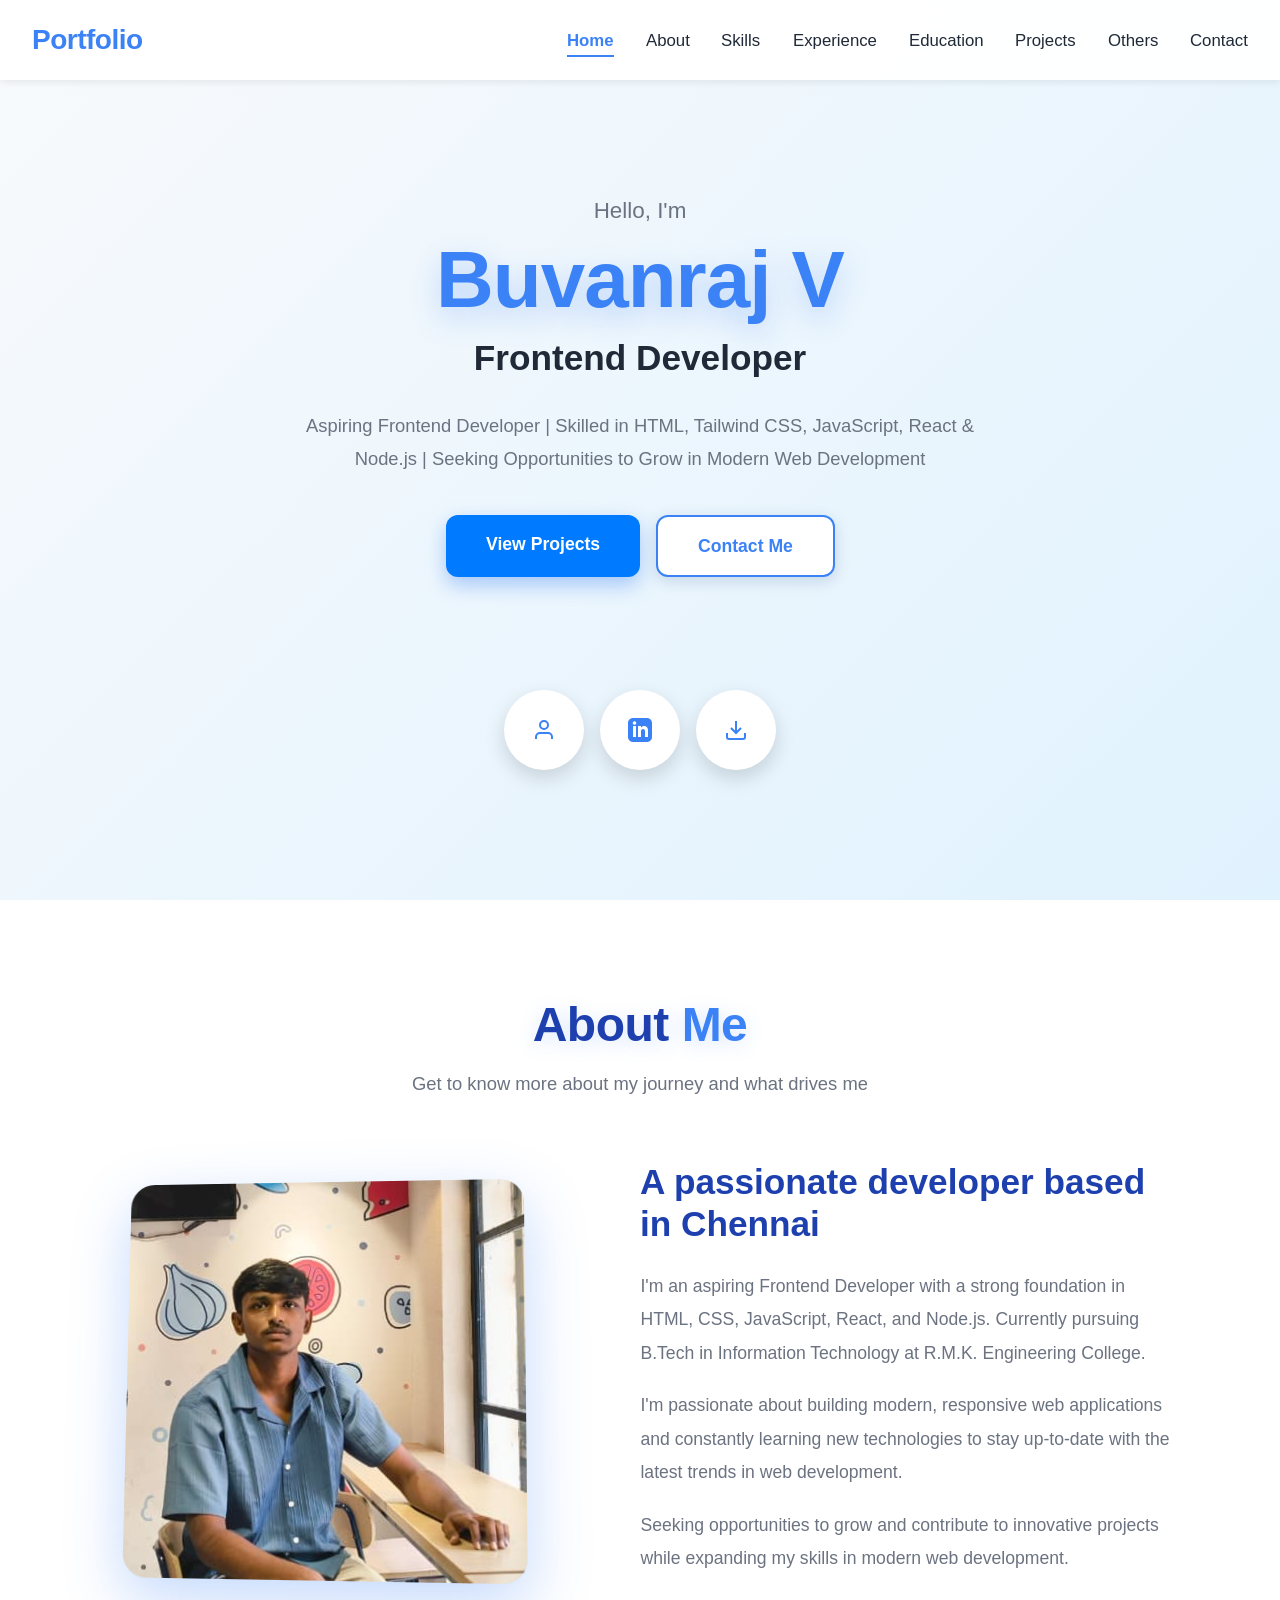
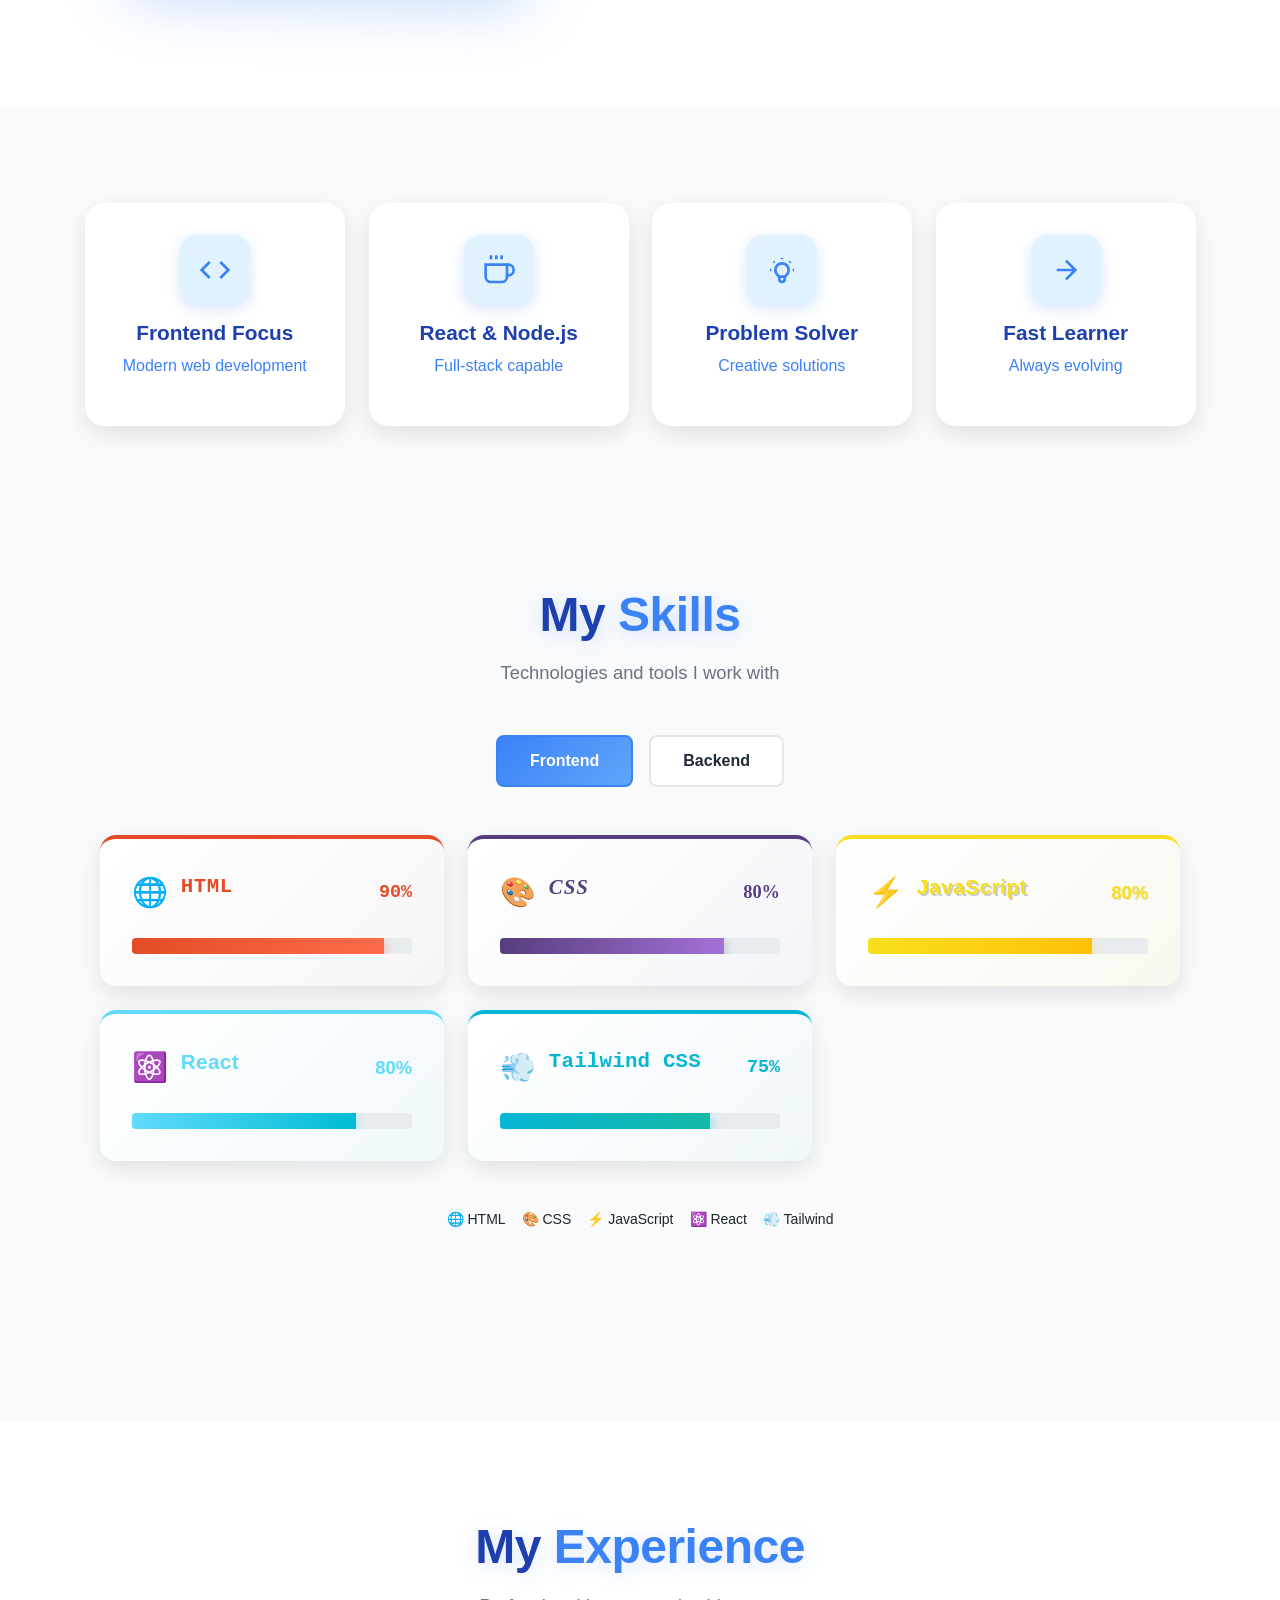
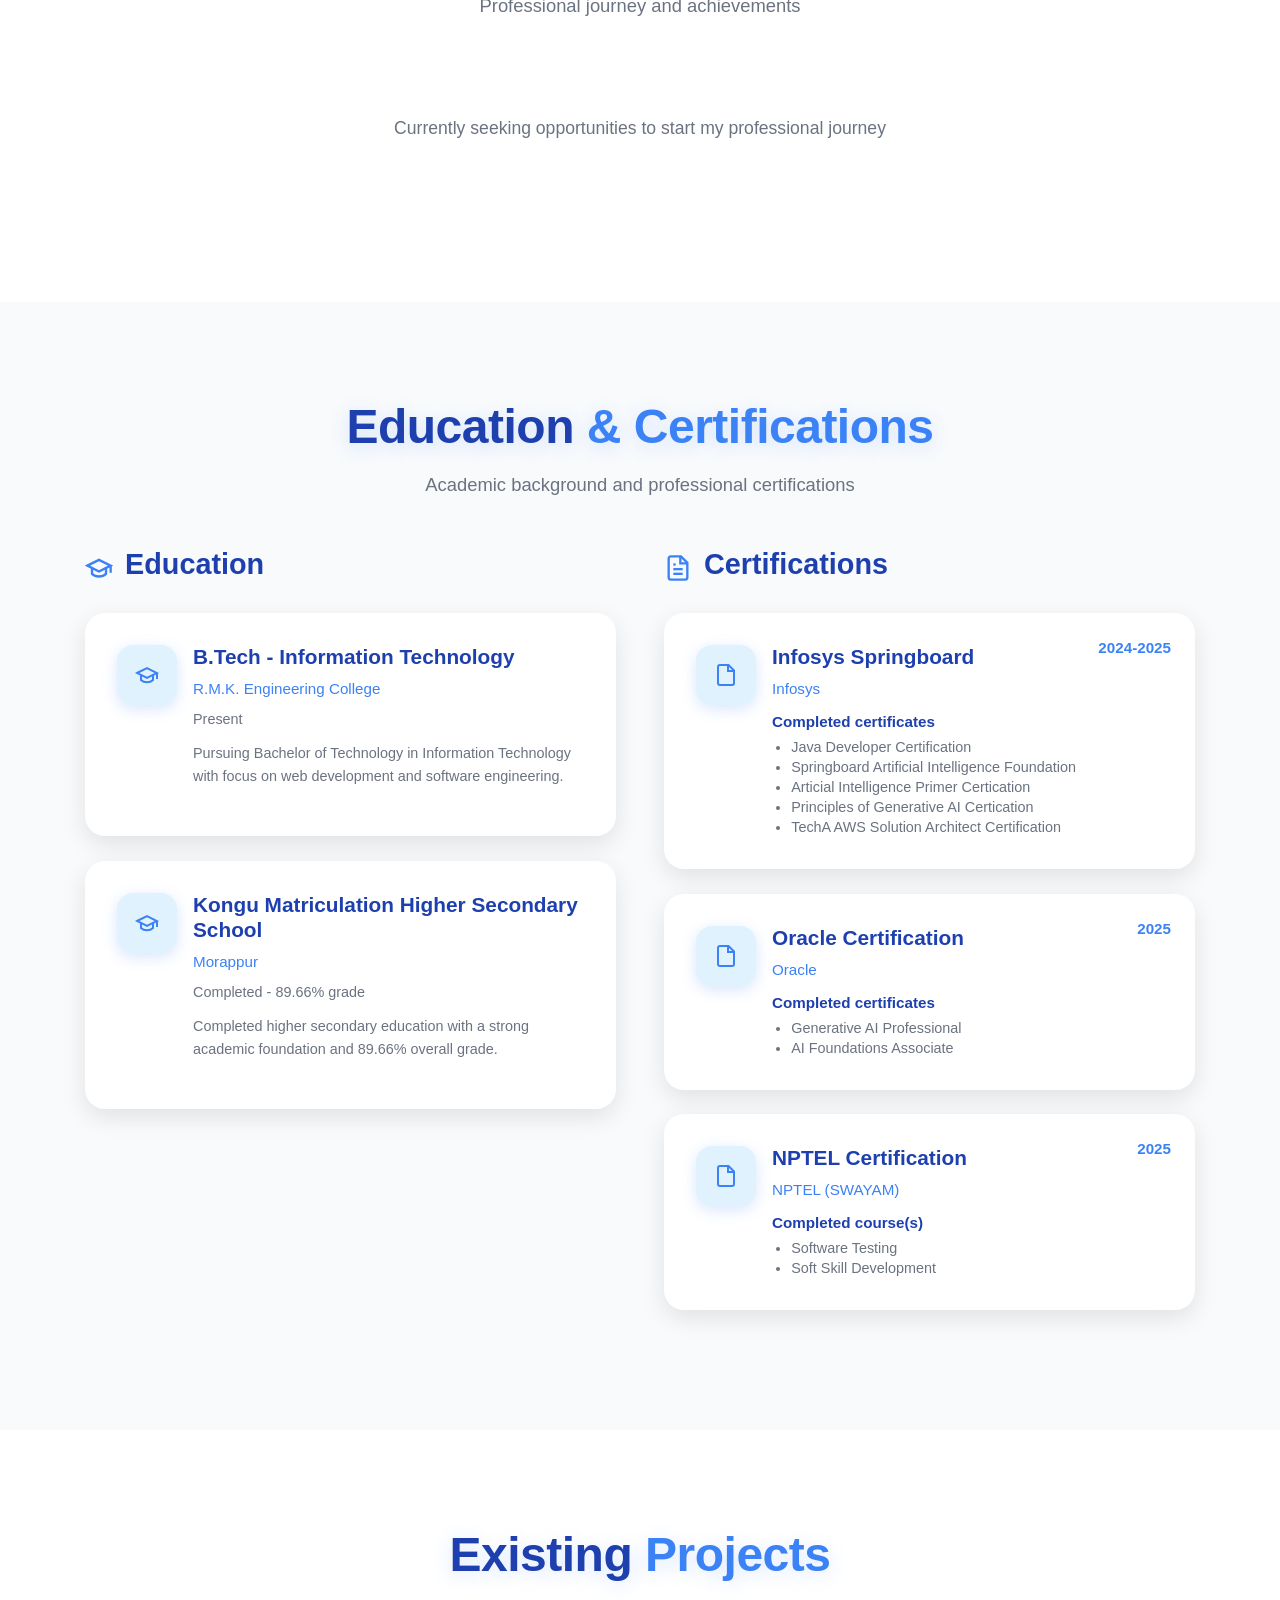
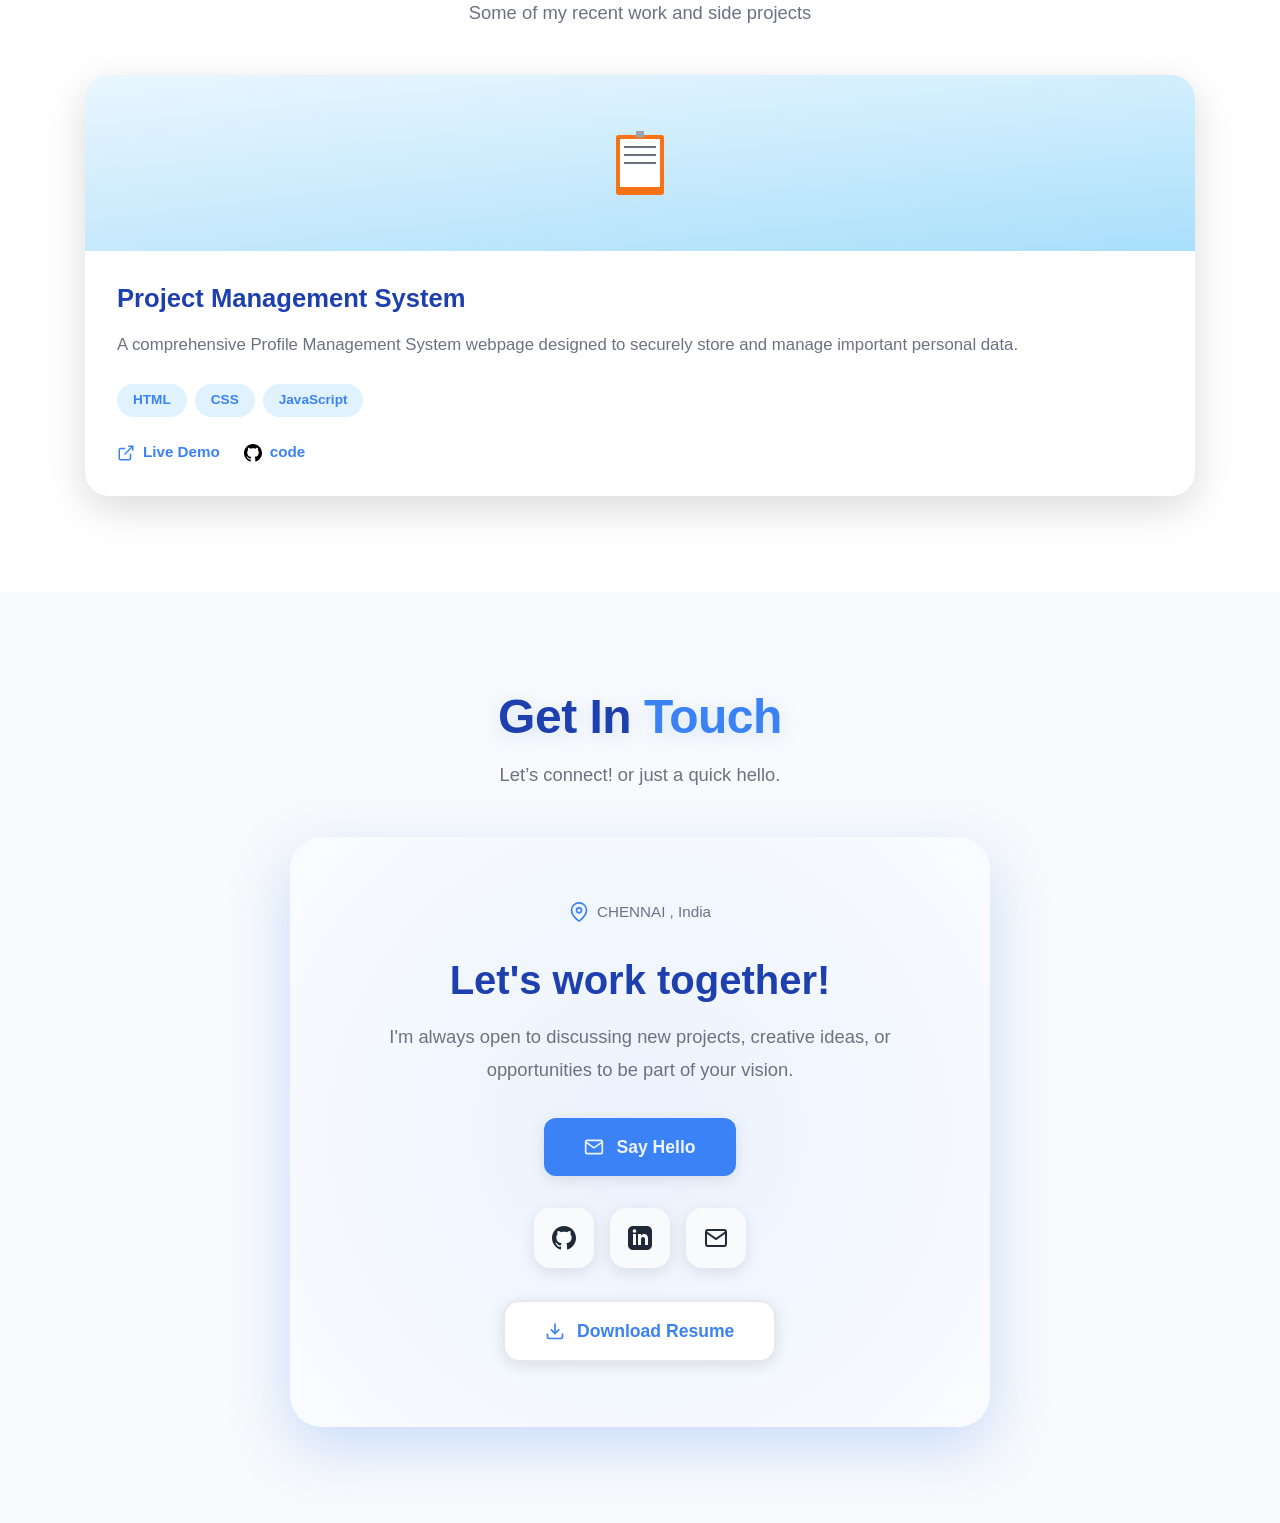
==== index.html @ 72fb1709 "Add project files" ====
<!DOCTYPE html>
<html lang="en">

<head>
    <meta charset="UTF-8">
    <meta name="viewport" content="width=device-width, initial-scale=1.0">
    <title>BUVANRAJ-Profile</title>
    <link rel="stylesheet" href="style.css">
    <link rel="preconnect" href="https://fonts.googleapis.com">
    <link rel="preconnect" href="https://fonts.gstatic.com" crossorigin>
    <link href="https://fonts.googleapis.com/css2?family=Inter:wght@400;500;600;700;800&display=swap" rel="stylesheet">
    <link rel="stylesheet" href="https://cdn.jsdelivr.net/npm/bootstrap@4.6.2/dist/css/bootstrap.min.css">
</head>

<body>
    </div>
    <!-- Flowing Background Canvas -->
    <canvas id="flowingBackground"></canvas>

    <!-- HEADER -->
    <header class="site-header">
        <div class="header-inner">
            <a href="#home" class="brand">Portfolio</a>
            <nav class="main-nav">
                <a href="#home">Home</a>
                <a href="#about">About</a>
                <a href="#skills">Skills</a>
                <a href="#experience">Experience</a>
                <a href="#education">Education</a>
                <a href="#projects">Projects</a>
                <a href="#others">Others</a>
                <a href="#contact">Contact</a>
            </nav>
        </div>
    </header>

    <!-- HOME SECTION -->
    <section id="home" class="hero">
        <div class="hero-content">
            <p class="greeting">Hello, I'm</p>
            <h1 class="name">Buvanraj V</h1>
            <p class="role">Frontend Developer</p>
            <p class="bio">
                Aspiring Frontend Developer | Skilled in HTML, Tailwind CSS, JavaScript, React & Node.js |
                Seeking Opportunities to Grow in Modern Web Development
            </p>
            <div class="hero-buttons">
                <a href="#projects" class="btn-primary">View Projects</a>
                <a href="#contact" class="btn-outline">Contact Me</a>
            </div>
        </div>

        <div class="footer-icons">
            <a href="#about" class="icon-circle" title="About Me">
                <svg width="24" height="24" viewBox="0 0 24 24" fill="none" stroke="currentColor" stroke-width="2">
                    <path d="M20 21v-2a4 4 0 0 0-4-4H8a4 4 0 0 0-4 4v2"></path>
                    <circle cx="12" cy="7" r="4"></circle>
                </svg>
            </a>
            <a href="https://www.linkedin.com/in/buvanraj-v-/" target="_blank" class="icon-circle" title="LinkedIn">
                <svg width="24" height="24" viewBox="0 0 24 24" fill="currentColor">
                    <path
                        d="M19 0h-14c-2.761 0-5 2.239-5 5v14c0 2.761 2.239 5 5 5h14c2.762 0 5-2.239 5-5v-14c0-2.761-2.238-5-5-5zm-11 19h-3v-11h3v11zm-1.5-12.268c-.966 0-1.75-.79-1.75-1.764s.784-1.764 1.75-1.764 1.75.79 1.75 1.764-.783 1.764-1.75 1.764zm13.5 12.268h-3v-5.604c0-3.368-4-3.113-4 0v5.604h-3v-11h3v1.765c1.396-2.586 7-2.777 7 2.476v6.759z" />
                </svg>
            </a>
            <a href="#contact" class="icon-circle" title="Download Resume">
                <svg width="24" height="24" viewBox="0 0 24 24" fill="none" stroke="currentColor" stroke-width="2">
                    <path d="M21 15v4a2 2 0 0 1-2 2H5a2 2 0 0 1-2-2v-4"></path>
                    <polyline points="7 10 12 15 17 10"></polyline>
                    <line x1="12" y1="15" x2="12" y2="3"></line>
                </svg>
            </a>
        </div>


        </div>
    </section>

    <!-- ABOUT ME SECTION -->
    <section id="about" class="section about-section">
        <div class="container">
            <h2 class="section-title">
                <span class="title-part-1">About</span> <span class="title-part-2">Me</span>
            </h2>
            <p class="section-subtitle">Get to know more about my journey and what drives me</p>

            <div class="about-content">
                <div class="about-illustration">
                    <div class="illustration-card">
                        <div class="illustration-placeholder">
                            <img src="BUVAN-PROFILE.jpeg" alt="Buvanraj V" class="profile-image">


                            <circle cx="100" cy="80" r="50" fill="#FCD34D" />
                            <rect x="60" y="130" width="80" height="60" rx="5" fill="#A78BFA" />
                            <rect x="70" y="140" width="60" height="40" fill="#374151" />
                            <circle cx="90" cy="70" r="3" fill="#1F2937" />
                            <circle cx="110" cy="70" r="3" fill="#1F2937" />
                            <path d="M85 85 Q100 90 115 85" stroke="#1F2937" stroke-width="2" fill="none" />
                            </svg>
                        </div>
                    </div>
                </div>

                <div class="about-text">
                    <h3 class="about-heading">A passionate developer based in Chennai</h3>
                    <p class="about-paragraph">
                        I'm an aspiring Frontend Developer with a strong foundation in HTML, CSS, JavaScript, React, and
                        Node.js.
                        Currently pursuing B.Tech in Information Technology at R.M.K. Engineering College.
                    </p>
                    <p class="about-paragraph">
                        I'm passionate about building modern, responsive web applications and constantly learning new
                        technologies
                        to stay up-to-date with the latest trends in web development.
                    </p>
                    <p class="about-paragraph">
                        Seeking opportunities to grow and contribute to innovative projects while expanding my skills in
                        modern web development.
                    </p>
                </div>
            </div>
        </div>
    </section>

    <!-- SKILLS SECTION -->
    <section id="skills" class="section skills-section">
        <div class="container">
            <div class="skills-attributes">
                <div class="attribute-card">
                    <div class="attribute-icon">
                        <svg width="32" height="32" viewBox="0 0 24 24" fill="none" stroke="currentColor"
                            stroke-width="2">
                            <polyline points="16 18 22 12 16 6"></polyline>
                            <polyline points="8 6 2 12 8 18"></polyline>
                        </svg>
                    </div>
                    <h4>Frontend Focus</h4>
                    <p>Modern web development</p>
                </div>
                <div class="attribute-card">
                    <div class="attribute-icon">
                        <svg width="32" height="32" viewBox="0 0 24 24" fill="none" stroke="currentColor"
                            stroke-width="2">
                            <path d="M18 8h1a4 4 0 0 1 0 8h-1"></path>
                            <path d="M2 8h16v9a4 4 0 0 1-4 4H6a4 4 0 0 1-4-4V8z"></path>
                            <line x1="6" y1="1" x2="6" y2="4"></line>
                            <line x1="10" y1="1" x2="10" y2="4"></line>
                            <line x1="14" y1="1" x2="14" y2="4"></line>
                        </svg>
                    </div>
                    <h4>React & Node.js</h4>
                    <p>Full-stack capable</p>
                </div>
                <div class="attribute-card">
                    <div class="attribute-icon">
                        <svg width="32" height="32" viewBox="0 0 24 24" fill="none" stroke="currentColor"
                            stroke-width="2">
                            <path
                                d="M9.663 17h4.673M12 3v1m6.364 1.636l-.707.707M21 12h-1M4 12H3m3.343-5.657l-.707-.707m2.828 9.9a5 5 0 117.072 0l-.548.547A3.374 3.374 0 0014 18.469V19a2 2 0 11-4 0v-.531c0-.895-.356-1.754-.988-2.386l-.548-.547z">
                            </path>
                        </svg>
                    </div>
                    <h4>Problem Solver</h4>
                    <p>Creative solutions</p>
                </div>
                <div class="attribute-card">
                    <div class="attribute-icon">
                        <svg width="32" height="32" viewBox="0 0 24 24" fill="none" stroke="currentColor"
                            stroke-width="2">
                            <path d="M5 12h14M12 5l7 7-7 7"></path>
                        </svg>
                    </div>
                    <h4>Fast Learner</h4>
                    <p>Always evolving</p>
                </div>
            </div>


            <!-- SKILLS SECTION -->
            <section id="skills" class="section skills-section">
                <div class="container">

                    <h2 class="section-title">
                        <span class="title-part-1">My</span>
                        <span class="title-part-2">Skills</span>
                    </h2>
                    <p class="section-subtitle">Technologies and tools I work with</p>

                    <!-- TOGGLE BUTTONS -->
                    <div class="skills-toggle">
                        <button class="toggle-btn active" data-category="frontend">Frontend</button>
                        <button class="toggle-btn" data-category="backend">Backend</button>
                    </div>

                    <!-- SKILLS GRID -->
                    <div class="skills-grid">

                        <!-- FRONTEND SKILLS -->
                        <div class="skill-card frontend html-skill">
                            <div class="skill-header">
                                <div class="skill-title-wrapper">
                                    <span class="skill-icon">🌐</span>
                                    <h3>HTML</h3>
                                </div>
                                <span class="skill-percent">90%</span>
                            </div>
                            <div class="progress">
                                <div style="width:90%"></div>
                            </div>
                        </div>

                        <div class="skill-card frontend css-skill">
                            <div class="skill-header">
                                <div class="skill-title-wrapper">
                                    <span class="skill-icon">🎨</span>
                                    <h3>CSS</h3>
                                </div>
                                <span class="skill-percent">80%</span>
                            </div>
                            <div class="progress">
                                <div style="width:80%"></div>
                            </div>
                        </div>

                        <div class="skill-card frontend js-skill">
                            <div class="skill-header">
                                <div class="skill-title-wrapper">
                                    <span class="skill-icon">⚡</span>
                                    <h3>JavaScript</h3>
                                </div>
                                <span class="skill-percent">80%</span>
                            </div>
                            <div class="progress">
                                <div style="width:80%"></div>
                            </div>
                        </div>

                        <div class="skill-card frontend react-skill">
                            <div class="skill-header">
                                <div class="skill-title-wrapper">
                                    <span class="skill-icon">⚛️</span>
                                    <h3>React</h3>
                                </div>
                                <span class="skill-percent">80%</span>
                            </div>
                            <div class="progress">
                                <div style="width:80%"></div>
                            </div>
                        </div>

                        <div class="skill-card frontend tailwind-skill">
                            <div class="skill-header">
                                <div class="skill-title-wrapper">
                                    <span class="skill-icon">💨</span>
                                    <h3>Tailwind CSS</h3>
                                </div>
                                <span class="skill-percent">75%</span>
                            </div>
                            <div class="progress">
                                <div style="width:75%"></div>
                            </div>
                        </div>

                        <!-- BACKEND SKILLS -->
                        <div class="skill-card backend nodejs-skill hidden">
                            <div class="skill-header">
                                <div class="skill-title-wrapper">
                                    <span class="skill-icon">🟢</span>
                                    <h3>Node.js</h3>
                                </div>
                                <span class="skill-percent">5%</span>
                            </div>
                            <div class="progress">
                                <div style="width:5%"></div>
                            </div>
                        </div>

                        <div class="skill-card backend express-skill hidden">
                            <div class="skill-header">
                                <div class="skill-title-wrapper">
                                    <span class="skill-icon">🚀</span>
                                    <h3>Express.js</h3>
                                </div>
                                <span class="skill-percent">5%</span>
                            </div>
                            <div class="progress">
                                <div style="width:5%"></div>
                            </div>
                        </div>

                        <div class="skill-card backend mongodb-skill hidden">
                            <div class="skill-header">
                                <div class="skill-title-wrapper">
                                    <span class="skill-icon">🍃</span>
                                    <h3>MongoDB</h3>
                                </div>
                                <span class="skill-percent">10%</span>
                            </div>
                            <div class="progress">
                                <div style="width:10%"></div>
                            </div>
                        </div>

                        <div class="skill-card backend restapi-skill hidden">
                            <div class="skill-header">
                                <div class="skill-title-wrapper">
                                    <span class="skill-icon">🔁</span>
                                    <h3>REST API</h3>
                                </div>
                                <span class="skill-percent">5%</span>
                            </div>
                            <div class="progress">
                                <div style="width:5%"></div>
                            </div>
                        </div>

                        <div class="skill-card backend jwt-skill hidden">
                            <div class="skill-header">
                                <div class="skill-title-wrapper">
                                    <span class="skill-icon">🔐</span>
                                    <h3>JWT Auth</h3>
                                </div>
                                <span class="skill-percent">5%</span>
                            </div>
                            <div class="progress">
                                <div style="width:5%"></div>
                            </div>
                        </div>

                    </div>

                    <!-- 🔽 LANGUAGE ICONS AT BOTTOM -->
                    <div class="tech-icons frontend-icons">
                        <span>🌐 HTML</span>
                        <span>🎨 CSS</span>
                        <span>⚡ JavaScript</span>
                        <span>⚛️ React</span>
                        <span>💨 Tailwind</span>
                    </div>

                    <div class="tech-icons backend-icons hidden">
                        <span>🟢 Node.js</span>
                        <span>🚀 Express</span>
                        <span>🍃 MongoDB</span>
                        <span>🔁 REST API</span>
                        <span>🔐 JWT</span>
                    </div>

                </div>
        </div>
    </section>



    <!-- EXPERIENCE SECTION -->
    <section id="experience" class="section experience-section">
        <div class="container">
            <h2 class="section-title">
                <span class="title-part-1">My</span> <span class="title-part-2">Experience</span>
            </h2>
            <p class="section-subtitle">Professional journey and achievements</p>
            <div class="experience-content">
                <p class="no-experience">Currently seeking opportunities to start my professional journey</p>
            </div>
        </div>
    </section>

    <!-- EDUCATION & CERTIFICATIONS SECTION -->
    <section id="education" class="section education-section">
        <div class="container">
            <h2 class="section-title">
                <span class="title-part-1">Education</span> <span class="title-part-2">& Certifications</span>
            </h2>
            <p class="section-subtitle">Academic background and professional certifications</p>

            <div class="education-content">
                <div class="education-column">
                    <div class="column-header">
                        <svg width="24" height="24" viewBox="0 0 24 24" fill="none" stroke="currentColor"
                            stroke-width="2">
                            <path d="M22 10v6M2 10l10-5 10 5-10 5z"></path>
                            <path d="M6 12v5c3 3 9 3 12 0v-5"></path>
                        </svg>
                        <h3>Education</h3>
                    </div>
                    <div class="education-card">
                        <div class="card-icon">
                            <svg width="24" height="24" viewBox="0 0 24 24" fill="none" stroke="currentColor"
                                stroke-width="2">
                                <path d="M22 10v6M2 10l10-5 10 5-10 5z"></path>
                                <path d="M6 12v5c3 3 9 3 12 0v-5"></path>
                            </svg>
                        </div>
                        <div class="card-content">
                            <h4>B.Tech - Information Technology</h4>
                            <p class="institution">R.M.K. Engineering College</p>
                            <p class="status">Present</p>
                            <p class="description">Pursuing Bachelor of Technology in Information Technology with focus
                                on web development and software engineering.</p>
                        </div>
                    </div>
                    <div class="education-card">
                        <div class="card-icon">
                            <svg width="24" height="24" viewBox="0 0 24 24" fill="none" stroke="currentColor"
                                stroke-width="2">
                                <path d="M22 10v6M2 10l10-5 10 5-10 5z"></path>
                                <path d="M6 12v5c3 3 9 3 12 0v-5"></path>
                            </svg>
                        </div>
                        <div class="card-content">
                            <h4>Kongu Matriculation Higher Secondary School</h4>
                            <p class="institution">Morappur</p>
                            <p class="status">Completed - 89.66% grade</p>
                            <p class="description">Completed higher secondary education with a strong academic
                                foundation and 89.66% overall grade.</p>
                        </div>
                    </div>
                </div>

                <div class="certifications-column">
                    <div class="column-header">
                        <svg width="24" height="24" viewBox="0 0 24 24" fill="none" stroke="currentColor"
                            stroke-width="2">
                            <path d="M14.5 2H6a2 2 0 0 0-2 2v16a2 2 0 0 0 2 2h12a2 2 0 0 0 2-2V7.5L14.5 2z"></path>
                            <polyline points="14 2 14 8 20 8"></polyline>
                            <line x1="16" y1="13" x2="8" y2="13"></line>
                            <line x1="16" y1="17" x2="8" y2="17"></line>
                            <polyline points="10 9 9 9 8 9"></polyline>
                        </svg>
                        <h3>Certifications</h3>
                    </div>
                    <div class="certification-card">
                        <div class="card-icon">
                            <svg width="24" height="24" viewBox="0 0 24 24" fill="none" stroke="currentColor"
                                stroke-width="2">
                                <path d="M14.5 2H6a2 2 0 0 0-2 2v16a2 2 0 0 0 2 2h12a2 2 0 0 0 2-2V7.5L14.5 2z"></path>
                                <polyline points="14 2 14 8 20 8"></polyline>
                            </svg>
                        </div>
                        <div class="card-content">
                            <h4>Infosys Springboard</h4>
                            <p class="issuer">Infosys</p>
                            <div class="certificate-details">
                                <h5>Completed certificates</h5>
                                <ul>
                                    <li>Java Developer Certification</li>
                                    <li>Springboard Artificial Intelligence Foundation</li>
                                    <li>Articial Intelligence Primer Certication</li>
                                    <li>Principles of Generative AI Certication</li>
                                    <li>TechA AWS Solution Architect Certification</li>
                                </ul>
                            </div>
                        </div>
                        <span class="year">2024-2025</span>
                    </div>
                    <div class="certification-card">
                        <div class="card-icon">
                            <svg width="24" height="24" viewBox="0 0 24 24" fill="none" stroke="currentColor"
                                stroke-width="2">
                                <path d="M14.5 2H6a2 2 0 0 0-2 2v16a2 2 0 0 0 2 2h12a2 2 0 0 0 2-2V7.5L14.5 2z"></path>
                                <polyline points="14 2 14 8 20 8"></polyline>
                            </svg>
                        </div>
                        <div class="card-content">
                            <h4>Oracle Certification</h4>
                            <p class="issuer">Oracle</p>
                            <div class="certificate-details">
                                <h5>Completed certificates</h5>
                                <ul>
                                    <li>Generative AI Professional</li>
                                    <li>AI Foundations Associate</li>

                                </ul>
                            </div>
                        </div>
                        <span class="year">2025</span>
                    </div>

                    <div class="certification-card">
                        <div class="card-icon">
                            <svg width="24" height="24" viewBox="0 0 24 24" fill="none" stroke="currentColor"
                                stroke-width="2">
                                <path d="M14.5 2H6a2 2 0 0 0-2 2v16a2 2 0 0 0 2 2h12a2 2 0 0 0 2-2V7.5L14.5 2z"></path>
                                <polyline points="14 2 14 8 20 8"></polyline>
                            </svg>
                        </div>
                        <div class="card-content">
                            <h4>NPTEL Certification</h4>
                            <p class="issuer">NPTEL (SWAYAM)</p>
                            <div class="certificate-details">
                                <h5>Completed course(s)</h5>
                                <ul>
                                    <li>Software Testing</li>
                                    <li>Soft Skill Development</li>
                                </ul>
                            </div>
                        </div>
                        <span class="year">2025</span>
                    </div>
                </div>
            </div>
        </div>
    </section>

    <!-- PROJECTS SECTION -->
    <section id="projects" class="section projects-section">
        <div class="container">
            <h2 class="section-title">
                <span class="title-part-1">Existing</span> <span class="title-part-2">Projects</span>
            </h2>
            <p class="section-subtitle">Some of my recent work and side projects</p>

            <div class="projects-grid">
                <div class="project-card">
                    <div class="project-icon-area">
                        <div class="project-icon">
                            <svg width="80" height="80" viewBox="0 0 100 100">
                                <rect x="20" y="15" width="60" height="75" rx="3" fill="#F97316" />
                                <rect x="25" y="20" width="50" height="60" fill="#FFFFFF" />
                                <line x1="30" y1="30" x2="70" y2="30" stroke="#374151" stroke-width="2" />
                                <line x1="30" y1="40" x2="70" y2="40" stroke="#374151" stroke-width="2" />
                                <line x1="30" y1="50" x2="70" y2="50" stroke="#374151" stroke-width="2" />
                                <rect x="45" y="10" width="10" height="8" fill="#9CA3AF" />
                            </svg>
                        </div>
                    </div>
                    <div class="project-body">
                        <h3>Project Management System </h3>
                        <p>A comprehensive Profile Management System webpage designed to securely store and manage
                            important personal data.</p>
                        <div class="project-tags">
                            <span class="tag">HTML</span>
                            <span class="tag">CSS</span>
                            <span class="tag">JavaScript</span>
                        </div>
                        <div class="project-links">
                            <a href="https://buvan-buddu.github.io/PMS/
" class="project-link">
                                <svg width="16" height="16" viewBox="0 0 24 24" fill="none" stroke="currentColor"
                                    stroke-width="2">
                                    <path d="M18 13v6a2 2 0 0 1-2 2H5a2 2 0 0 1-2-2V8a2 2 0 0 1 2-2h6"></path>
                                    <polyline points="15 3 21 3 21 9"></polyline>
                                    <line x1="10" y1="14" x2="21" y2="3"></line>
                                </svg>
                                Live Demo
                            </a>
                            <a href=" https://github.com/Buvan-Buddu/PMS.git  " class="project-link">
                                <svg width="16" height="16" viewBox="0 0 24 24">
                                    <path
                                        d="M12 0c-6.626 0-12 5.373-12 12 0 5.302 3.438 9.8 8.207 11.387.599.111.793-.261.793-.577v-2.234c-3.338.726-4.033-1.416-4.033-1.416-.546-1.387-1.333-1.756-1.333-1.756-1.089-.745.083-.729.083-.729 1.205.084 1.839 1.237 1.839 1.237 1.07 1.834 2.807 1.304 3.492.997.107-.775.418-1.305.762-1.604-2.665-.305-5.467-1.334-5.467-5.931 0-1.311.469-2.381 1.236-3.221-.124-.303-.535-1.524.117-3.176 0 0 1.008-.322 3.301 1.23.957-.266 1.983-.399 3.003-.404 1.02.005 2.047.138 3.006.404 2.291-1.552 3.297-1.23 3.297-1.23.653 1.653.242 2.874.118 3.176.77.84 1.235 1.911 1.235 3.221 0 4.609-2.807 5.624-5.479 5.921.43.372.823 1.102.823 2.222v3.293c0 .319.192.694.801.576 4.765-1.589 8.199-6.086 8.199-11.386 0-6.627-5.373-12-12-12z" />

                                </svg>
                                code
                            </a>
                        </div>
                    </div>
                </div>
            </div>
        </div>
    </section>

    

    <!-- CONTACT SECTION -->
    <section id="contact" class="section contact-section">
        <div class="container">
            <h2 class="section-title">
                <span class="title-part-1">Get In</span> <span class="title-part-2">Touch</span>
            </h2>
            <p class="section-subtitle">Let’s connect! or just a quick hello.</p>

            <div class="contact-card">
                <div class="contact-location">
                    <svg width="20" height="20" viewBox="0 0 24 24" fill="none" stroke="currentColor" stroke-width="2">
                        <path d="M21 10c0 7-9 13-9 13s-9-6-9-13a9 9 0 0 1 18 0z"></path>
                        <circle cx="12" cy="10" r="3"></circle>
                    </svg>
                    <span>CHENNAI , India</span>
                </div>

                <h3 class="contact-heading">Let's work together!</h3>
                <p class="contact-text">I'm always open to discussing new projects, creative ideas, or opportunities to
                    be part of your vision.</p>

                <button class="btn-say-hello" id="openContactModal">
                    <svg width="20" height="20" viewBox="0 0 24 24" fill="none" stroke="currentColor" stroke-width="2">
                        <path d="M4 4h16c1.1 0 2 .9 2 2v12c0 1.1-.9 2-2 2H4c-1.1 0-2-.9-2-2V6c0-1.1.9-2 2-2z"></path>
                        <polyline points="22,6 12,13 2,6"></polyline>
                    </svg>
                    Say Hello
                </button>

                <div class="contact-social">
                    <a href="https://github.com/Buvan-Buddu" target="_blank" class="social-icon">
                        <svg width="24" height="24" viewBox="0 0 24 24" fill="currentColor">
                            <path
                                d="M12 0c-6.626 0-12 5.373-12 12 0 5.302 3.438 9.8 8.207 11.387.599.111.793-.261.793-.577v-2.234c-3.338.726-4.033-1.416-4.033-1.416-.546-1.387-1.333-1.756-1.333-1.756-1.089-.745.083-.729.083-.729 1.205.084 1.839 1.237 1.839 1.237 1.07 1.834 2.807 1.304 3.492.997.107-.775.418-1.305.762-1.604-2.665-.305-5.467-1.334-5.467-5.931 0-1.311.469-2.381 1.236-3.221-.124-.303-.535-1.524.117-3.176 0 0 1.008-.322 3.301 1.23.957-.266 1.983-.399 3.003-.404 1.02.005 2.047.138 3.006.404 2.291-1.552 3.297-1.23 3.297-1.23.653 1.653.242 2.874.118 3.176.77.84 1.235 1.911 1.235 3.221 0 4.609-2.807 5.624-5.479 5.921.43.372.823 1.102.823 2.222v3.293c0 .319.192.694.801.576 4.765-1.589 8.199-6.086 8.199-11.386 0-6.627-5.373-12-12-12z" />
                        </svg>
                    </a>
                    <a href="https://www.linkedin.com/in/buvanraj-v-/" target="_blank" class="social-icon">
                        <svg width="24" height="24" viewBox="0 0 24 24" fill="currentColor">
                            <path
                                d="M19 0h-14c-2.761 0-5 2.239-5 5v14c0 2.761 2.239 5 5 5h14c2.762 0 5-2.239 5-5v-14c0-2.761-2.238-5-5-5zm-11 19h-3v-11h3v11zm-1.5-12.268c-.966 0-1.75-.79-1.75-1.764s.784-1.764 1.75-1.764 1.75.79 1.75 1.764-.783 1.764-1.75 1.764zm13.5 12.268h-3v-5.604c0-3.368-4-3.113-4 0v5.604h-3v-11h3v1.765c1.396-2.586 7-2.777 7 2.476v6.759z" />
                        </svg>
                    </a>
                    <a href="mailto:rajbuavn66@gmail.com" class="social-icon">
                        <svg width="24" height="24" viewBox="0 0 24 24" fill="none" stroke="currentColor"
                            stroke-width="2">
                            <path d="M4 4h16c1.1 0 2 .9 2 2v12c0 1.1-.9 2-2 2H4c-1.1 0-2-.9-2-2V6c0-1.1.9-2 2-2z">
                            </path>
                            <polyline points="22,6 12,13 2,6"></polyline>
                        </svg>
                    </a>
                </div>
                <a href="R1PDF.pdf" download class="contact-download-resume">
                    <button class="btn-download-resume">
                        <svg width="20" height="20" viewBox="0 0 24 24" fill="none" stroke="currentColor"
                            stroke-width="2">
                            <path d="M21 15v4a2 2 0 0 1-2 2H5a2 2 0 0 1-2-2v-4"></path>
                            <polyline points="7 10 12 15 17 10"></polyline>
                            <line x1="12" y1="15" x2="12" y2="3"></line>
                        </svg>
                        Download Resume
                    </button>
                </a>
            </div>
        </div>
    </section>

    <!-- CONTACT MODAL -->
    <div id="contactModal" class="contact-modal">
        <div class="modal-overlay"></div>
        <div class="modal-content">
            <button class="modal-close" id="closeContactModal">
                <svg width="24" height="24" viewBox="0 0 24 24" fill="none" stroke="currentColor" stroke-width="2">
                    <line x1="18" y1="6" x2="6" y2="18"></line>
                    <line x1="6" y1="6" x2="18" y2="18"></line>
                </svg>
            </button>
            <div class="modal-header">
                <h2>Send Me a Message</h2>

            </div>
            <form id="contactForm" class="contact-form-modal">
                <div class="form-group">
                    <label for="contactName">Your Name <span class="required">*</span></label>
                    <input type="text" id="contactName" name="name" required placeholder="Enter your full name">
                </div>

                <div class="form-group">
                    <label for="contactEmail">Your Email <span class="required">*</span></label>
                    <input type="email" id="contactEmail" name="email" required placeholder="your.email@example.com">
                </div>



                <div class="form-group">
                    <label for="contactMessage">Message <span class="required">*</span></label>
                    <textarea id="contactMessage" name="message" rows="5" required
                        placeholder="Tell me about your project or whatever you want to say..."></textarea>
                </div>

                <div class="form-actions">
                    <button type="button" class="btn-cancel" id="cancelContactForm">Cancel</button>
                    <button type="submit" class="btn-submit">
                        <svg width="18" height="18" viewBox="0 0 24 24" fill="none" stroke="currentColor"
                            stroke-width="2">
                            <line x1="22" y1="2" x2="11" y2="13"></line>
                            <polygon points="22 2 15 22 11 13 2 9 22 2"></polygon>
                        </svg>
                        Send Message
                    </button>
                </div>
            </form>
        </div>
    </div>
    <script src="https://code.jquery.com/jquery-3.6.0.min.js"></script>
    <script src="https://cdn.jsdelivr.net/npm/bootstrap@4.6.2/dist/js/bootstrap.bundle.min.js"></script>

    <script src="script.js"></script>
</body>

</html>
---- style.css ----
/* ============================================
   PORTFOLIO WEBSITE - WHITE & BLUE 3D DESIGN
   ============================================ */

   .skills-toggle {
    display: flex;
    justify-content: center;
    gap: 15px;
    margin-bottom: 30px;
}

.toggle-btn {
    padding: 10px 25px;
    border-radius: 25px;
    border: 1px solid #6366f1;
    background: transparent;
    color: #fff;
    cursor: pointer;
    font-weight: 600;
}

.toggle-btn.active {
    background: #6366f1;
}

.skills-grid {
    display: grid;
    grid-template-columns: repeat(auto-fit, minmax(250px, 1fr));
    gap: 20px;
}

.skill-card {
    background: rgba(255,255,255,0.05);
    padding: 20px;
    border-radius: 12px;
}

.skill-card h3 {
    display: flex;
    justify-content: space-between;
    margin-bottom: 10px;
}

.progress {
    height: 8px;
    background: rgba(255,255,255,0.2);
    border-radius: 10px;
    overflow: hidden;
}

.progress div {
    height: 100%;
    background: #6366f1;
}

.tech-icons {
    margin-top: 40px;
    display: flex;
    justify-content: center;
    gap: 20px;
    flex-wrap: wrap;
    font-size: 1.1rem;
    opacity: 0.9;
}

.hidden {
    display: none;
}

   .tech-icons {
    margin-top: 30px;
    display: flex;
    justify-content: center;
    gap: 20px;
    font-size: 14px;
    flex-wrap: wrap;
}

.backend-icons {
    display: none;
}

:root {
    --blue-dark: #1E40AF;
    --blue-medium: #3B82F6;
    --blue-light: #60A5FA;
    --blue-soft: #E0F2FE;
    --white: #FFFFFF;
    --gray-light: #F8FAFC;
    --gray-medium: #E5E7EB;
    --text-dark: #1F2937;
    --text-gray: #6B7280;
    --shadow-sm: 0 2px 8px rgba(0, 0, 0, 0.08);
    --shadow-md: 0 4px 16px rgba(0, 0, 0, 0.1);
    --shadow-lg: 0 8px 24px rgba(0, 0, 0, 0.12);
}

* {
    margin: 0;
    padding: 0;
    box-sizing: border-box;
}

body {
    font-family: 'Inter', -apple-system, BlinkMacSystemFont, 'Segoe UI', sans-serif;
    background: var(--gray-light);
    color: var(--text-dark);
    line-height: 1.6;
    overflow-x: hidden;
    position: relative;
}

/* Flowing Background */
#flowingBackground {
    position: fixed;
    top: 0;
    left: 0;
    width: 100%;
    height: 100%;
    z-index: 0;
    pointer-events: none;
    opacity: 0.6;
}

.container {
    max-width: 1200px;
    margin: 0 auto;
    padding: 0 2rem;
}

/* ============================================
   HEADER
   ============================================ */

.site-header {
    position: fixed;
    top: 0;
    left: 0;
    right: 0;
    background: rgba(255, 255, 255, 0.95);
    backdrop-filter: blur(15px);
    padding: 1.2rem 2rem;
    z-index: 1000;
    box-shadow: 0 4px 20px rgba(0, 0, 0, 0.08);
    transform: perspective(1000px) translateZ(0);
    transition: box-shadow 0.3s ease;
}

.header-inner {
    max-width: 1400px;
    margin: 0 auto;
    display: flex;
    justify-content: space-between;
    align-items: center;
}

.brand {
    font-size: 1.75rem;
    font-weight: 700;
    color: var(--blue-medium);
    text-decoration: none;
    letter-spacing: -0.5px;
    transform: perspective(1000px) translateZ(0);
    transition: transform 0.3s ease;
}

.brand:hover {
    transform: perspective(1000px) translateZ(20px) scale(1.05);
}

.main-nav {
    display: flex;
    gap: 2rem;
}

.main-nav a {
    color: var(--text-dark);
    text-decoration: none;
    font-weight: 500;
    font-size: 1.05rem;
    transition: all 0.3s ease;
    position: relative;
    transform: perspective(1000px) translateZ(0);
}

.main-nav a:hover {
    color: var(--blue-medium);
    transform: perspective(1000px) translateZ(10px) scale(1.1);
}

.main-nav a::after {
    content: '';
    position: absolute;
    bottom: -4px;
    left: 0;
    width: 0;
    height: 2px;
    background: var(--blue-medium);
    transition: width 0.3s ease;
}

.main-nav a:hover::after {
    width: 100%;
}

/* ============================================
   HERO SECTION
   ============================================ */

.hero {
    min-height: 100vh;
    display: flex;
    flex-direction: column;
    justify-content: center;
    align-items: center;
    text-align: center;
    padding: 8rem 2rem 4rem;
    position: relative;
    background: linear-gradient(135deg, #F8FAFC 0%, #E0F2FE 100%);
    z-index: 1;
}

.hero-content {
    max-width: 800px;
    margin-bottom: 4rem;
}

.greeting {
    font-size: 1.4rem;
    color: var(--text-gray);
    margin-bottom: 0.5rem;
    font-weight: 400;
    transform: perspective(1000px) translateZ(0);
}

.name {
    font-size: 5rem;
    font-weight: 800;
    color: var(--blue-medium);
    margin-bottom: 0.5rem;
    letter-spacing: -1px;
    line-height: 1.1;
    transform: perspective(1000px) translateZ(0);
    text-shadow: 0 10px 30px rgba(59, 130, 246, 0.3);
    transition: transform 0.3s ease;
}

.name:hover {
    transform: perspective(1000px) translateZ(30px) scale(1.02);
}

.role {
    font-size: 2.2rem;
    color: var(--text-dark);
    font-weight: 600;
    margin-bottom: 1.5rem;
    transform: perspective(1000px) translateZ(0);
}

.bio {
    font-size: 1.15rem;
    color: var(--text-gray);
    max-width: 700px;
    margin: 0 auto 2.5rem;
    line-height: 1.8;
}

.hero-buttons {
    display: flex;
    gap: 1rem;
    justify-content: center;
    flex-wrap: wrap;
}

.btn-primary {
    background: var(--blue-medium);
    color: var(--white);
    padding: 1rem 2.5rem;
    border-radius: 12px;
    text-decoration: none;
    font-weight: 600;
    font-size: 1.1rem;
    transition: all 0.3s ease;
    box-shadow: 0 8px 20px rgba(59, 130, 246, 0.4);
    display: inline-block;
    transform: perspective(1000px) translateZ(0);
    position: relative;
    overflow: hidden;
}

.btn-primary::before {
    content: '';
    position: absolute;
    top: 0;
    left: -100%;
    width: 100%;
    height: 100%;
    background: linear-gradient(90deg, transparent, rgba(255,255,255,0.3), transparent);
    transition: left 0.5s ease;
}

.btn-primary:hover::before {
    left: 100%;
}

.btn-primary:hover {
    background: var(--blue-dark);
    transform: perspective(1000px) translateZ(20px) translateY(-4px);
    box-shadow: 0 12px 30px rgba(59, 130, 246, 0.5);
}

.btn-outline {
    background: var(--white);
    color: var(--blue-medium);
    padding: 1rem 2.5rem;
    border: 2px solid var(--blue-medium);
    border-radius: 12px;
    text-decoration: none;
    font-weight: 600;
    font-size: 1.1rem;
    transition: all 0.3s ease;
    display: inline-block;
    transform: perspective(1000px) translateZ(0);
    box-shadow: 0 4px 15px rgba(38, 90, 143, 0.2);
}

.btn-outline:hover {
    background: var(--blue-medium);
    color: var(--white);
    transform: perspective(1000px) translateZ(20px) translateY(-4px);
    box-shadow: 0 8px 25px rgba(59, 130, 246, 0.4);
}

.footer-icons {
    display: flex;
    gap: 1rem;
    justify-content: center;
    margin-top: 3rem;
}

.icon-circle {
    width: 60px;
    height: 60px;
    border-radius: 50%;
    background: var(--white);
    display: flex;
    align-items: center;
    justify-content: center;
    color: var(--blue-medium);
    box-shadow: 0 4px 15px rgba(59, 130, 246, 0.3);
    transition: all 0.3s ease;
    cursor: pointer;
    text-decoration: none;
    transform: perspective(1000px) translateZ(0);
}

.icon-circle:hover {
    transform: perspective(1000px) translateZ(30px) translateY(-8px) scale(1.1);
    box-shadow: 0 12px 30px rgba(59, 130, 246, 0.5);
    background: var(--blue-soft);
}

.scroll-down {
    margin-top: 2rem;
    color: var(--text-gray);
    font-size: 0.9rem;
    display: flex;
    flex-direction: column;
    align-items: center;
    gap: 0.5rem;
    animation: bounce 2s infinite;
}

@keyframes bounce {
    0%, 20%, 50%, 80%, 100% {
        transform: translateY(0);
    }
    40% {
        transform: translateY(-10px);
    }
    60% {
        transform: translateY(-5px);
    }
}

/* ============================================
   SECTIONS
   ============================================ */

.section {
    padding: 6rem 0;
    position: relative;
    z-index: 1;
}

.section-title {
    text-align: center;
    font-size: 3rem;
    font-weight: 700;
    margin-bottom: 1rem;
    letter-spacing: -0.5px;
    transform: perspective(1000px) translateZ(0);
    transition: transform 0.3s ease;
    text-shadow: 0 4px 20px rgba(59, 130, 246, 0.2);
}

.section-title:hover {
    transform: perspective(1000px) translateZ(20px) scale(1.02);
}

.title-part-1 {
    color: var(--blue-dark);
}

.title-part-2 {
    color: var(--blue-medium);
}

.section-subtitle {
    text-align: center;
    color: var(--text-gray);
    font-size: 1.15rem;
    margin-bottom: 3rem;
}

/* ============================================
   ABOUT SECTION
   ============================================ */

.about-section {
    background: var(--white);
}

.about-content {
    display: grid;
    grid-template-columns: 1fr 1.2fr;
    gap: 4rem;
    align-items: center;
    margin-top: 3rem;
}

.about-illustration {
    display: flex;
    justify-content: center;
    align-items: center;
}

.illustration-card {
    width: 100%;
    max-width: 400px;
    aspect-ratio: 1;
    background: linear-gradient(135deg, #E0F2FE 0%, #BAE6FD 100%);
    border-radius: 24px;
    display: flex;
    align-items: center;
    justify-content: center;
    box-shadow: 0 20px 60px rgba(59, 130, 246, 0.3);
    position: relative;
    overflow: hidden;
    transform: perspective(1000px) rotateY(-5deg) rotateX(5deg);
    transition: transform 0.5s ease;
}

.illustration-card:hover {
    transform: perspective(1000px) rotateY(0deg) rotateX(0deg) translateZ(30px) scale(1.05);
    box-shadow: 0 30px 80px rgba(59, 130, 246, 0.4);
}

.illustration-card::before {
    content: '';
    position: absolute;
    top: 0;
    left: 0;
    right: 0;
    bottom: 0;
    background: linear-gradient(180deg, rgba(255,255,255,0.3) 0%, rgba(14,165,233,0.1) 100%);
    pointer-events: none;
}

.illustration-placeholder {
    position: relative;
    z-index: 1;
}

.about-text {
    padding: 1rem;
}

.about-heading {
    font-size: 2.2rem;
    font-weight: 700;
    color: var(--blue-dark);
    margin-bottom: 1.5rem;
    transform: perspective(1000px) translateZ(0);
}

.about-paragraph {
    color: var(--text-gray);
    font-size: 1.1rem;
    line-height: 1.9;
    margin-bottom: 1.2rem;
}

/* ============================================
   SKILLS SECTION
   ============================================ */

.skills-section {
    background: var(--gray-light);
}

.skills-attributes {
    display: grid;
    grid-template-columns: repeat(4, 1fr);
    gap: 1.5rem;
    margin-bottom: 4rem;
}

.attribute-card {
    background: var(--white);
    padding: 2rem 1.5rem;
    border-radius: 20px;
    text-align: center;
    box-shadow: 0 8px 25px rgba(0, 0, 0, 0.1);
    transition: all 0.4s ease;
    transform: perspective(1000px) translateZ(0);
    position: relative;
    overflow: hidden;
}

.attribute-card::before {
    content: '';
    position: absolute;
    top: -50%;
    left: -50%;
    width: 200%;
    height: 200%;
    background: radial-gradient(circle, rgba(59, 130, 246, 0.1) 0%, transparent 70%);
    opacity: 0;
    transition: opacity 0.4s ease;
}

.attribute-card:hover::before {
    opacity: 1;
}

.attribute-card:hover {
    transform: perspective(1000px) translateZ(40px) translateY(-12px) rotateX(5deg);
    box-shadow: 0 20px 50px rgba(59, 130, 246, 0.3);
}

.attribute-icon {
    width: 70px;
    height: 70px;
    background: var(--blue-soft);
    border-radius: 16px;
    display: flex;
    align-items: center;
    justify-content: center;
    margin: 0 auto 1rem;
    color: var(--blue-medium);
    transform: perspective(1000px) translateZ(0);
    transition: transform 0.4s ease;
    box-shadow: 0 4px 15px rgba(59, 130, 246, 0.2);
}

.attribute-card:hover .attribute-icon {
    transform: perspective(1000px) translateZ(20px) rotateY(360deg) scale(1.1);
}

.attribute-card h4 {
    font-size: 1.3rem;
    font-weight: 700;
    color: var(--blue-dark);
    margin-bottom: 0.5rem;
    position: relative;
    z-index: 1;
}

.attribute-card p {
    font-size: 1rem;
    color: var(--blue-medium);
    position: relative;
    z-index: 1;
}

.skills-toggle {
    display: flex;
    justify-content: center;
    gap: 1rem;
    margin-bottom: 3rem;
}

.toggle-btn {
    padding: 0.75rem 2rem;
    border: 2px solid var(--gray-medium);
    background: var(--white);
    color: var(--text-dark);
    border-radius: 8px;
    font-weight: 600;
    font-size: 1rem;
    cursor: pointer;
    transition: all 0.3s ease;
}

.toggle-btn.active {
    background: linear-gradient(135deg, var(--blue-medium) 0%, var(--blue-light) 100%);
    color: var(--white);
    border-color: var(--blue-medium);
}

.toggle-btn:hover:not(.active) {
    border-color: var(--blue-medium);
    color: var(--blue-medium);
}

.skills-grid {
    display: grid;
    grid-template-columns: repeat(3, 1fr);
    gap: 1.5rem;
    margin-bottom: 3rem;
}

.skill-card {
    background: var(--white);
    padding: 2rem;
    border-radius: 16px;
    box-shadow: 0 8px 25px rgba(0, 0, 0, 0.1);
    transition: all 0.4s ease;
    transform: perspective(1000px) translateZ(0);
    position: relative;
    overflow: hidden;
}

.skill-card::before {
    content: '';
    position: absolute;
    top: -50%;
    left: -50%;
    width: 200%;
    height: 200%;
    opacity: 0;
    transition: opacity 0.4s ease;
    pointer-events: none;
}

.skill-card::after {
    content: '';
    position: absolute;
    top: 0;
    left: 0;
    right: 0;
    bottom: 0;
    border-radius: 16px;
    opacity: 0;
    transition: opacity 0.4s ease;
    pointer-events: none;
}

.skill-card:hover::after {
    opacity: 1;
}

.skill-card:hover {
    transform: perspective(1000px) translateZ(30px) translateY(-8px) rotateY(5deg);
}

.skill-title-wrapper {
    display: flex;
    align-items: center;
    gap: 0.8rem;
}

.skill-icon {
    font-size: 1.8rem;
    display: inline-block;
    transition: all 0.4s ease;
}

.skill-card:hover .skill-icon {
    transform: scale(1.2) rotate(10deg);
}

.skill-header {
    display: flex;
    justify-content: space-between;
    align-items: center;
    margin-bottom: 1.5rem;
}

.skill-header h3 {
    font-size: 1.3rem;
    font-weight: 700;
    color: var(--text-dark);
}

.skill-percent {
    font-size: 1.15rem;
    font-weight: 600;
    min-width: 50px;
    text-align: right;
}

/* ============================================
   HTML SKILL STYLING
   ============================================ */
.html-skill {
    border-top: 4px solid #E34C26;
    background: linear-gradient(135deg, #fff 0%, rgba(227, 76, 38, 0.03) 100%);
}

.html-skill::before {
    background: radial-gradient(circle, rgba(227, 76, 38, 0.15) 0%, transparent 70%);
}

.html-skill:hover::before {
    opacity: 1;
}

.html-skill .skill-header h3 {
    color: #E34C26;
    font-family: 'Courier New', monospace;
    font-weight: 800;
    letter-spacing: 0.5px;
}

.html-skill .skill-percent {
    color: #E34C26;
    font-family: 'Courier New', monospace;
}

.html-skill .progress div {
    background: linear-gradient(90deg, #E34C26 0%, #FF6B4A 100%);
    box-shadow: 0 4px 12px rgba(227, 76, 38, 0.4);
}

.html-skill:hover {
    box-shadow: 0 15px 40px rgba(227, 76, 38, 0.25);
}

/* ============================================
   CSS SKILL STYLING
   ============================================ */
.css-skill {
    border-top: 4px solid #563D7C;
    background: linear-gradient(135deg, #fff 0%, rgba(86, 61, 124, 0.03) 100%);
}

.css-skill::before {
    background: radial-gradient(circle, rgba(86, 61, 124, 0.15) 0%, transparent 70%);
}

.css-skill:hover::before {
    opacity: 1;
}

.css-skill .skill-header h3 {
    color: #563D7C;
    font-family: 'Georgia', serif;
    font-weight: 700;
    font-style: italic;
    letter-spacing: 1px;
}

.css-skill .skill-percent {
    color: #563D7C;
    font-family: 'Georgia', serif;
}

.css-skill .progress div {
    background: linear-gradient(90deg, #563D7C 0%, #A371D7 100%);
    box-shadow: 0 4px 12px rgba(86, 61, 124, 0.4);
}

.css-skill:hover {
    box-shadow: 0 15px 40px rgba(86, 61, 124, 0.25);
}

/* ============================================
   JAVASCRIPT SKILL STYLING
   ============================================ */
.js-skill {
    border-top: 4px solid #F7DF1E;
    background: linear-gradient(135deg, #fff 0%, rgba(247, 223, 30, 0.05) 100%);
}

.js-skill::before {
    background: radial-gradient(circle, rgba(247, 223, 30, 0.2) 0%, transparent 70%);
}

.js-skill:hover::before {
    opacity: 1;
}

.js-skill .skill-header h3 {
    color: #F7DF1E;
    text-shadow: 2px 2px 0 rgba(0, 0, 0, 0.2);
    font-family: 'Trebuchet MS', sans-serif;
    font-weight: 900;
    letter-spacing: 0.5px;
}

.js-skill .skill-percent {
    color: #F7DF1E;
    text-shadow: 1px 1px 0 rgba(0, 0, 0, 0.1);
}

.js-skill .progress div {
    background: linear-gradient(90deg, #F7DF1E 0%, #FFC107 100%);
    box-shadow: 0 4px 12px rgba(247, 223, 30, 0.5);
}

.js-skill:hover {
    box-shadow: 0 15px 40px rgba(247, 223, 30, 0.3);
}

/* ============================================
   REACT SKILL STYLING
   ============================================ */
.react-skill {
    border-top: 4px solid #61DAFB;
    background: linear-gradient(135deg, #fff 0%, rgba(97, 218, 251, 0.05) 100%);
}

.react-skill::before {
    background: radial-gradient(circle, rgba(97, 218, 251, 0.15) 0%, transparent 70%);
}

.react-skill:hover::before {
    opacity: 1;
}

.react-skill .skill-header h3 {
    color: #61DAFB;
    font-family: 'Segoe UI', Tahoma, Geneva, Verdana, sans-serif;
    font-weight: 700;
    letter-spacing: 0.3px;
}

.react-skill .skill-percent {
    color: #61DAFB;
}

.react-skill .progress div {
    background: linear-gradient(90deg, #61DAFB 0%, #00BCD4 100%);
    box-shadow: 0 4px 12px rgba(97, 218, 251, 0.5);
}

.react-skill .skill-icon {
    animation: spin 3s linear infinite;
}

.react-skill:hover .skill-icon {
    animation: spin 0.8s linear infinite;
}

.react-skill:hover {
    box-shadow: 0 15px 40px rgba(97, 218, 251, 0.3);
}

@keyframes spin {
    from { transform: rotate(0deg); }
    to { transform: rotate(360deg); }
}

@keyframes slideInUp {
    from {
        opacity: 0;
        transform: translateY(30px);
    }
    to {
        opacity: 1;
        transform: translateY(0);
    }
}

@keyframes fadeIn {
    from {
        opacity: 0;
    }
    to {
        opacity: 1;
    }
}

/* ============================================
   TAILWIND CSS SKILL STYLING
   ============================================ */
.tailwind-skill {
    border-top: 4px solid #06B6D4;
    background: linear-gradient(135deg, #fff 0%, rgba(6, 182, 212, 0.03) 100%);
}

.tailwind-skill::before {
    background: radial-gradient(circle, rgba(6, 182, 212, 0.15) 0%, transparent 70%);
}

.tailwind-skill:hover::before {
    opacity: 1;
}

.tailwind-skill .skill-header h3 {
    color: #06B6D4;
    font-family: 'Consolas', 'Monaco', monospace;
    font-weight: 700;
    letter-spacing: 0.2px;
}

.tailwind-skill .skill-percent {
    color: #06B6D4;
    font-family: 'Consolas', 'Monaco', monospace;
}

.tailwind-skill .progress div {
    background: linear-gradient(90deg, #06B6D4 0%, #14B8A6 100%);
    box-shadow: 0 4px 12px rgba(6, 182, 212, 0.5);
}

.tailwind-skill:hover {
    box-shadow: 0 15px 40px rgba(6, 182, 212, 0.3);
}

/* ============================================
   NODE.JS SKILL STYLING
   ============================================ */
.nodejs-skill {
    border-top: 4px solid #68A063;
    background: linear-gradient(135deg, #fff 0%, rgba(104, 160, 99, 0.03) 100%);
}

.nodejs-skill::before {
    background: radial-gradient(circle, rgba(104, 160, 99, 0.15) 0%, transparent 70%);
}

.nodejs-skill:hover::before {
    opacity: 1;
}

.nodejs-skill .skill-header h3 {
    color: #68A063;
    font-family: 'Courier New', monospace;
    font-weight: 800;
    letter-spacing: 0.4px;
}

.nodejs-skill .skill-percent {
    color: #68A063;
    font-family: 'Courier New', monospace;
}

.nodejs-skill .progress div {
    background: linear-gradient(90deg, #68A063 0%, #7BC000 100%);
    box-shadow: 0 4px 12px rgba(104, 160, 99, 0.4);
}

.nodejs-skill:hover {
    box-shadow: 0 15px 40px rgba(104, 160, 99, 0.25);
}

/* ============================================
   EXPRESS.JS SKILL STYLING
   ============================================ */
.express-skill {
    border-top: 4px solid #000000;
    background: linear-gradient(135deg, #fff 0%, rgba(0, 0, 0, 0.02) 100%);
}

.express-skill::before {
    background: radial-gradient(circle, rgba(0, 0, 0, 0.1) 0%, transparent 70%);
}

.express-skill:hover::before {
    opacity: 1;
}

.express-skill .skill-header h3 {
    color: #000000;
    font-family: 'Courier New', monospace;
    font-weight: 900;
    letter-spacing: 0.3px;
}

.express-skill .skill-percent {
    color: #000000;
    font-family: 'Courier New', monospace;
}

.express-skill .progress div {
    background: linear-gradient(90deg, #000000 0%, #333333 100%);
    box-shadow: 0 4px 12px rgba(0, 0, 0, 0.3);
}

.express-skill:hover {
    box-shadow: 0 15px 40px rgba(0, 0, 0, 0.2);
}

/* ============================================
   MONGODB SKILL STYLING
   ============================================ */
.mongodb-skill {
    border-top: 4px solid #13AA52;
    background: linear-gradient(135deg, #fff 0%, rgba(19, 170, 82, 0.03) 100%);
}

.mongodb-skill::before {
    background: radial-gradient(circle, rgba(19, 170, 82, 0.15) 0%, transparent 70%);
}

.mongodb-skill:hover::before {
    opacity: 1;
}

.mongodb-skill .skill-header h3 {
    color: #13AA52;
    font-family: 'Trebuchet MS', sans-serif;
    font-weight: 700;
    letter-spacing: 0.5px;
}

.mongodb-skill .skill-percent {
    color: #13AA52;
    font-family: 'Trebuchet MS', sans-serif;
}

.mongodb-skill .progress div {
    background: linear-gradient(90deg, #13AA52 0%, #47C66D 100%);
    box-shadow: 0 4px 12px rgba(19, 170, 82, 0.4);
}

.mongodb-skill:hover {
    box-shadow: 0 15px 40px rgba(19, 170, 82, 0.25);
}

/* ============================================
   REST API SKILL STYLING
   ============================================ */
.restapi-skill {
    border-top: 4px solid #FF6C37;
    background: linear-gradient(135deg, #fff 0%, rgba(255, 108, 55, 0.03) 100%);
}

.restapi-skill::before {
    background: radial-gradient(circle, rgba(255, 108, 55, 0.15) 0%, transparent 70%);
}

.restapi-skill:hover::before {
    opacity: 1;
}

.restapi-skill .skill-header h3 {
    color: #FF6C37;
    font-family: 'Segoe UI', Tahoma, Geneva, Verdana, sans-serif;
    font-weight: 700;
    letter-spacing: 0.4px;
}

.restapi-skill .skill-percent {
    color: #FF6C37;
    font-family: 'Segoe UI', Tahoma, Geneva, Verdana, sans-serif;
}

.restapi-skill .progress div {
    background: linear-gradient(90deg, #FF6C37 0%, #FF9966 100%);
    box-shadow: 0 4px 12px rgba(255, 108, 55, 0.4);
}

.restapi-skill:hover {
    box-shadow: 0 15px 40px rgba(255, 108, 55, 0.25);
}

/* ============================================
   JWT AUTH SKILL STYLING
   ============================================ */
.jwt-skill {
    border-top: 4px solid #EB001B;
    background: linear-gradient(135deg, #fff 0%, rgba(235, 0, 27, 0.03) 100%);
}

.jwt-skill::before {
    background: radial-gradient(circle, rgba(235, 0, 27, 0.15) 0%, transparent 70%);
}

.jwt-skill:hover::before {
    opacity: 1;
}

.jwt-skill .skill-header h3 {
    color: #EB001B;
    font-family: 'Courier New', monospace;
    font-weight: 800;
    letter-spacing: 0.5px;
}

.jwt-skill .skill-percent {
    color: #EB001B;
    font-family: 'Courier New', monospace;
}

.jwt-skill .progress div {
    background: linear-gradient(90deg, #EB001B 0%, #FF6B6B 100%);
    box-shadow: 0 4px 12px rgba(235, 0, 27, 0.4);
}

.jwt-skill:hover {
    box-shadow: 0 15px 40px rgba(235, 0, 27, 0.25);
}

.progress-bar {
    height: 12px;
    background: var(--gray-medium);
    border-radius: 12px;
    overflow: hidden;
    position: relative;
    box-shadow: inset 0 2px 4px rgba(0, 0, 0, 0.1);
}

.progress-fill {
    height: 100%;
    background: linear-gradient(90deg, var(--blue-medium) 0%, var(--blue-light) 100%);
    border-radius: 12px;
    width: 0;
    transition: width 1.2s cubic-bezier(0.4, 0, 0.2, 1);
    position: relative;
    box-shadow: 0 2px 8px rgba(59, 130, 246, 0.4);
}

.progress-fill::after {
    content: '';
    position: absolute;
    top: 0;
    left: 0;
    right: 0;
    bottom: 0;
    background: linear-gradient(90deg, transparent, rgba(255, 255, 255, 0.3), transparent);
    animation: shimmer 2s infinite;
}

@keyframes shimmer {
    0% { transform: translateX(-100%); }
    100% { transform: translateX(100%); }
}

.tech-icons {
    display: flex;
    justify-content: center;
    gap: 1rem;
    flex-wrap: wrap;
}

.tech-icon {
    width: 60px;
    height: 60px;
    border-radius: 16px;
    background: var(--blue-soft);
    display: flex;
    align-items: center;
    justify-content: center;
    color: var(--blue-medium);
    transition: all 0.4s ease;
    transform: perspective(1000px) translateZ(0);
    box-shadow: 0 4px 15px rgba(59, 130, 246, 0.2);
}

.tech-icon:hover {
    transform: perspective(1000px) translateZ(30px) scale(1.15) rotateY(10deg);
    background: var(--blue-medium);
    color: var(--white);
    box-shadow: 0 12px 30px rgba(59, 130, 246, 0.4);
}

/* ============================================
   EXPERIENCE SECTION
   ============================================ */

.experience-section {
    background: var(--white);
}

.experience-content {
    text-align: center;
    padding: 3rem 0;
}

.no-experience {
    color: var(--text-gray);
    font-size: 1.1rem;
}

/* ============================================
   EDUCATION & CERTIFICATIONS
   ============================================ */

.education-section {
    background: var(--gray-light);
}

.education-content {
    display: grid;
    grid-template-columns: 1fr 1fr;
    gap: 3rem;
    margin-top: 3rem;
}

.column-header {
    display: flex;
    align-items: center;
    gap: 0.75rem;
    margin-bottom: 1.5rem;
    color: var(--blue-medium);
}

.column-header svg {
    width: 28px;
    height: 28px;
}

.column-header h3 {
    font-size: 1.8rem;
    font-weight: 700;
    color: var(--blue-dark);
}

.education-card,
.certification-card {
    background: var(--white);
    padding: 2rem;
    border-radius: 20px;
    box-shadow: 0 8px 25px rgba(0, 0, 0, 0.1);
    display: flex;
    gap: 1rem;
    align-items: flex-start;
    transition: all 0.4s ease;
    margin-bottom: 1.5rem;
    transform: perspective(1000px) translateZ(0);
    position: relative;
}

.education-card::before,
.certification-card::before {
    content: '';
    position: absolute;
    top: 0;
    left: 0;
    right: 0;
    bottom: 0;
    border-radius: 20px;
    background: linear-gradient(135deg, rgba(59, 130, 246, 0.08) 0%, transparent 100%);
    opacity: 0;
    transition: opacity 0.4s ease;
    pointer-events: none;
}

.education-card:hover::before,
.certification-card:hover::before {
    opacity: 1;
}

.education-card:hover,
.certification-card:hover {
    transform: perspective(1000px) translateZ(35px) translateY(-8px) rotateX(3deg);
    box-shadow: 0 20px 50px rgba(59, 130, 246, 0.3);
}

.certification-card {
    position: relative;
}

.card-icon {
    width: 60px;
    height: 60px;
    background: var(--blue-soft);
    border-radius: 16px;
    display: flex;
    align-items: center;
    justify-content: center;
    color: var(--blue-medium);
    flex-shrink: 0;
    transform: perspective(1000px) translateZ(0);
    transition: transform 0.4s ease;
    box-shadow: 0 4px 15px rgba(59, 130, 246, 0.2);
}

.education-card:hover .card-icon,
.certification-card:hover .card-icon {
    transform: perspective(1000px) translateZ(25px) rotateZ(10deg) scale(1.1);
}

.card-content h4 {
    font-size: 1.3rem;
    font-weight: 700;
    color: var(--blue-dark);
    margin-bottom: 0.5rem;
}

.institution,
.issuer {
    color: var(--blue-medium);
    font-size: 0.95rem;
    margin-bottom: 0.5rem;
}

.status {
    color: var(--text-gray);
    font-size: 0.9rem;
    margin-bottom: 0.75rem;
}

.description {
    color: var(--text-gray);
    font-size: 0.9rem;
    line-height: 1.6;
}

.certificate-details {
    margin-top: 0.75rem;
}

.certificate-details h5 {
    font-size: 0.95rem;
    font-weight: 600;
    color: var(--blue-dark);
    margin-bottom: 0.35rem;
}

.certificate-details ul {
    margin: 0;
    padding-left: 1.2rem;
}

.certificate-details li {
    color: var(--text-gray);
    font-size: 0.9rem;
    line-height: 1.4;
}

.year {
    position: absolute;
    top: 1.5rem;
    right: 1.5rem;
    color: var(--blue-medium);
    font-weight: 600;
    font-size: 0.95rem;
}

/* ============================================
   PROJECTS SECTION
   ============================================ */

.projects-section {
    background: var(--white);
}

.projects-grid {
    display: grid;
    grid-template-columns: repeat(auto-fit, minmax(350px, 1fr));
    gap: 2rem;
    margin-top: 3rem;
}

.project-card {
    background: var(--white);
    border-radius: 24px;
    overflow: hidden;
    box-shadow: 0 12px 40px rgba(0, 0, 0, 0.15);
    transition: all 0.5s ease;
    transform: perspective(1000px) translateZ(0);
    position: relative;
}

.project-card::after {
    content: '';
    position: absolute;
    top: 0;
    left: 0;
    right: 0;
    bottom: 0;
    background: linear-gradient(135deg, rgba(59, 130, 246, 0.1) 0%, transparent 100%);
    opacity: 0;
    transition: opacity 0.5s ease;
    pointer-events: none;
    z-index: 1;
}

.project-card:hover::after {
    opacity: 1;
}

.project-card:hover {
    transform: perspective(1000px) translateZ(50px) translateY(-12px) rotateY(5deg);
    box-shadow: 0 25px 60px rgba(59, 130, 246, 0.35);
}

.project-icon-area {
    background: linear-gradient(135deg, #E0F2FE 0%, #BAE6FD 100%);
    padding: 3rem 2rem;
    display: flex;
    align-items: center;
    justify-content: center;
    position: relative;
    overflow: hidden;
}

.project-icon-area::before {
    content: '';
    position: absolute;
    top: 0;
    left: 0;
    right: 0;
    bottom: 0;
    background: linear-gradient(180deg, rgba(255,255,255,0.3) 0%, rgba(14,165,233,0.1) 100%);
    pointer-events: none;
}

.project-icon {
    position: relative;
    z-index: 1;
}

.project-body {
    padding: 2rem;
}

.project-body h3 {
    font-size: 1.6rem;
    font-weight: 700;
    color: var(--blue-dark);
    margin-bottom: 1rem;
    position: relative;
    z-index: 2;
}

.project-body p {
    color: var(--text-gray);
    font-size: 1.05rem;
    line-height: 1.8;
    margin-bottom: 1.5rem;
    position: relative;
    z-index: 2;
}

.project-tags {
    display: flex;
    gap: 0.5rem;
    flex-wrap: wrap;
    margin-bottom: 1.5rem;
}

.tag {
    background: var(--blue-soft);
    color: var(--blue-medium);
    padding: 0.4rem 1rem;
    border-radius: 20px;
    font-size: 0.85rem;
    font-weight: 600;
}

.project-links {
    display: flex;
    gap: 1.5rem;
}

.project-link {
    display: flex;
    align-items: center;
    gap: 0.5rem;
    color: var(--blue-medium);
    text-decoration: none;
    font-weight: 600;
    font-size: 0.95rem;
    transition: color 0.3s ease;
}

.project-link:hover {
    color: var(--blue-dark);
}

.project-link svg {
    width: 18px;
    height: 18px;
}

/* ============================================
   CONTACT SECTION
   ============================================ */

.contact-section {
    background: var(--gray-light);
}

.contact-card {
    max-width: 700px;
    margin: 0 auto;
    background: var(--white);
    padding: 4rem;
    border-radius: 32px;
    box-shadow: 0 20px 60px rgba(59, 130, 246, 0.25);
    text-align: center;
    transform: perspective(1000px) translateZ(0);
    transition: transform 0.4s ease;
    position: relative;
    overflow: hidden;
}

.contact-card::before {
    content: '';
    position: absolute;
    top: -50%;
    left: -50%;
    width: 200%;
    height: 200%;
    background: radial-gradient(circle, rgba(59, 130, 246, 0.1) 0%, transparent 70%);
    animation: rotate 20s linear infinite;
    pointer-events: none;
}

@keyframes rotate {
    0% { transform: rotate(0deg); }
    100% { transform: rotate(360deg); }
}

.contact-card:hover {
    transform: perspective(1000px) translateZ(30px) scale(1.02);
}

.contact-location {
    display: flex;
    align-items: center;
    justify-content: center;
    gap: 0.5rem;
    color: var(--text-gray);
    font-size: 0.95rem;
    margin-bottom: 2rem;
}

.contact-location svg {
    color: var(--blue-medium);
}

.contact-heading {
    font-size: 2.5rem;
    font-weight: 700;
    color: var(--blue-dark);
    margin-bottom: 1rem;
    position: relative;
    z-index: 1;
}

.contact-text {
    color: var(--text-gray);
    font-size: 1.15rem;
    line-height: 1.8;
    margin-bottom: 2rem;
    position: relative;
    z-index: 1;
}

.btn-say-hello {
    display: inline-flex;
    align-items: center;
    gap: 0.75rem;
    background: var(--blue-medium);
    color: var(--white);
    padding: 1rem 2.5rem;
    border-radius: 12px;
    text-decoration: none;
    font-weight: 600;
    font-size: 1.1rem;
    margin-bottom: 2rem;
    transition: all 0.3s ease;
    box-shadow: var(--shadow-md);
    border: none;
    cursor: pointer;
    font-family: inherit;
}

.btn-say-hello:hover {
    background: var(--blue-dark);
    transform: translateY(-2px);
    box-shadow: var(--shadow-lg);
}

.contact-social {
    display: flex;
    justify-content: center;
    gap: 1rem;
    margin-bottom: 2rem;
}

.social-icon {
    width: 60px;
    height: 60px;
    background: var(--gray-light);
    border-radius: 16px;
    display: flex;
    align-items: center;
    justify-content: center;
    color: var(--text-dark);
    text-decoration: none;
    transition: all 0.4s ease;
    transform: perspective(1000px) translateZ(0);
    box-shadow: 0 4px 15px rgba(0, 0, 0, 0.1);
}

.social-icon:hover {
    background: var(--blue-medium);
    color: var(--white);
    transform: perspective(1000px) translateZ(30px) translateY(-8px) rotateY(15deg);
    box-shadow: 0 12px 30px rgba(59, 130, 246, 0.4);
}

.btn-download-resume {
    display: inline-flex;
    align-items: center;
    gap: 0.75rem;
    background: var(--white);
    color: var(--blue-medium);
    padding: 1rem 2.5rem;
    border: 2px solid var(--gray-medium);
    border-radius: 16px;
    font-weight: 600;
    font-size: 1.1rem;
    cursor: pointer;
    transition: all 0.4s ease;
    transform: perspective(1000px) translateZ(0);
    box-shadow: 0 4px 15px rgba(0, 0, 0, 0.1);
    position: relative;
    z-index: 1;
}

.btn-download-resume:hover {
    border-color: var(--blue-medium);
    background: var(--blue-soft);
    transform: perspective(1000px) translateZ(25px) translateY(-4px);
    box-shadow: 0 12px 30px rgba(59, 130, 246, 0.3);
}

/* ============================================
   CONTACT MODAL
   ============================================ */

.contact-modal {
    position: fixed;
    top: 0;
    left: 0;
    width: 100%;
    height: 100%;
    z-index: 10000;
    display: none;
    align-items: center;
    justify-content: center;
    padding: 2rem;
    opacity: 0;
    transition: opacity 0.3s ease;
}

.contact-modal.active {
    display: flex;
    opacity: 1;
}

.modal-overlay {
    position: absolute;
    top: 0;
    left: 0;
    width: 100%;
    height: 100%;
    background: rgba(0, 0, 0, 0.6);
    backdrop-filter: blur(8px);
    z-index: 1;
}

.modal-content {
    position: relative;
    z-index: 2;
    background: var(--white);
    border-radius: 24px;
    max-width: 600px;
    width: 100%;
    max-height: 90vh;
    overflow-y: auto;
    box-shadow: 0 25px 80px rgba(0, 0, 0, 0.3);
    transform: perspective(1000px) translateZ(0) scale(0.9);
    transition: transform 0.4s cubic-bezier(0.23, 1, 0.32, 1);
    padding: 0;
}

.contact-modal.active .modal-content {
    transform: perspective(1000px) translateZ(50px) scale(1);
}

.modal-close {
    position: absolute;
    top: 1.5rem;
    right: 1.5rem;
    width: 40px;
    height: 40px;
    border-radius: 50%;
    background: var(--gray-light);
    border: none;
    display: flex;
    align-items: center;
    justify-content: center;
    cursor: pointer;
    color: var(--text-dark);
    transition: all 0.3s ease;
    z-index: 10;
    transform: perspective(1000px) translateZ(0);
}

.modal-close:hover {
    background: var(--blue-medium);
    color: var(--white);
    transform: perspective(1000px) translateZ(20px) rotate(90deg);
}

.modal-header {
    padding: 3rem 3rem 2rem;
    text-align: center;
    border-bottom: 1px solid var(--gray-medium);
    background: linear-gradient(135deg, var(--blue-soft) 0%, var(--white) 100%);
}

.modal-header h2 {
    font-size: 2rem;
    font-weight: 700;
    color: var(--blue-dark);
    margin-bottom: 0.5rem;
}

.modal-header p {
    color: var(--text-gray);
    font-size: 1rem;
}

.contact-form-modal {
    padding: 2.5rem 3rem 3rem;
}

.form-group {
    margin-bottom: 1.5rem;
}

.form-group label {
    display: block;
    font-weight: 600;
    color: var(--text-dark);
    margin-bottom: 0.5rem;
    font-size: 1rem;
}

.required {
    color: #EF4444;
}

.form-group input,
.form-group textarea {
    width: 100%;
    padding: 0.875rem 1.25rem;
    border: 2px solid var(--gray-medium);
    border-radius: 12px;
    font-size: 1rem;
    font-family: inherit;
    transition: all 0.3s ease;
    background: var(--white);
    color: var(--text-dark);
}

.form-group input:focus,
.form-group textarea:focus {
    outline: none;
    border-color: var(--blue-medium);
    box-shadow: 0 0 0 4px rgba(59, 130, 246, 0.1);
    transform: translateY(-2px);
}

.form-group textarea {
    resize: vertical;
    min-height: 120px;
}

.form-actions {
    display: flex;
    gap: 1rem;
    justify-content: flex-end;
    margin-top: 2rem;
}

.btn-cancel {
    padding: 0.875rem 2rem;
    border: 2px solid var(--gray-medium);
    background: var(--white);
    color: var(--text-dark);
    border-radius: 12px;
    font-weight: 600;
    font-size: 1rem;
    cursor: pointer;
    transition: all 0.3s ease;
    transform: perspective(1000px) translateZ(0);
    font-family: inherit;
}

.btn-cancel:hover {
    border-color: var(--text-gray);
    background: var(--gray-light);
    transform: perspective(1000px) translateZ(10px);
}

.btn-submit {
    padding: 0.875rem 2rem;
    background: var(--blue-medium);
    color: var(--white);
    border: none;
    border-radius: 12px;
    font-weight: 600;
    font-size: 1rem;
    cursor: pointer;
    transition: all 0.3s ease;
    display: inline-flex;
    align-items: center;
    gap: 0.5rem;
    transform: perspective(1000px) translateZ(0);
    box-shadow: 0 4px 15px rgba(59, 130, 246, 0.3);
    font-family: inherit;
}

.btn-submit:hover {
    background: var(--blue-dark);
    transform: perspective(1000px) translateZ(20px) translateY(-2px);
    box-shadow: 0 8px 25px rgba(59, 130, 246, 0.4);
}

.btn-submit:disabled {
    opacity: 0.6;
    cursor: not-allowed;
    transform: none;
}

/* Success Message */
.form-success {
    padding: 1.5rem;
    background: #10B981;
    color: white;
    border-radius: 12px;
    margin-bottom: 1.5rem;
    display: none;
    align-items: center;
    gap: 0.75rem;
    font-weight: 500;
    animation: slideIn 0.3s ease;
}

.form-success.active {
    display: flex;
}

@keyframes slideIn {
    from {
        opacity: 0;
        transform: translateY(-10px);
    }
    to {
        opacity: 1;
        transform: translateY(0);
    }
}

/* Error Message */
.form-error {
    padding: 1rem;
    background: #FEE2E2;
    color: #DC2626;
    border-radius: 8px;
    margin-bottom: 1rem;
    display: none;
    font-size: 0.9rem;
    border-left: 4px solid #DC2626;
}

.form-error.active {
    display: block;
}

/* Scrollbar styling for modal */
.modal-content::-webkit-scrollbar {
    width: 8px;
}

.modal-content::-webkit-scrollbar-track {
    background: var(--gray-light);
    border-radius: 10px;
}

.modal-content::-webkit-scrollbar-thumb {
    background: var(--blue-medium);
    border-radius: 10px;
}

.modal-content::-webkit-scrollbar-thumb:hover {
    background: var(--blue-dark);
}

/* ============================================
   RESPONSIVE DESIGN
   ============================================ */

@media (max-width: 1024px) {
    .skills-attributes {
        grid-template-columns: repeat(2, 1fr);
    }
    
    .skills-grid {
        grid-template-columns: repeat(2, 1fr);
    }
    
    .about-content {
        grid-template-columns: 1fr;
        gap: 3rem;
    }
    
    .education-content {
        grid-template-columns: 1fr;
    }
}

@media (max-width: 768px) {
    .name {
        font-size: 3rem;
    }
    
    .role {
        font-size: 1.6rem;
    }
    
    .section-title {
        font-size: 2.2rem;
    }
    
    .skills-attributes {
        grid-template-columns: 1fr;
    }
    
    .skills-grid {
        grid-template-columns: 1fr;
    }
    
    .projects-grid {
        grid-template-columns: 1fr;
    }
    
    .main-nav {
        gap: 1rem;
        font-size: 0.85rem;
    }
    
    .contact-card {
        padding: 2rem 1.5rem;
    }
}

@media (max-width: 480px) {
    .header-inner {
        padding: 0;
    }
    
    .main-nav {
        display: none;
    }
    
    .hero {
        padding: 6rem 1rem 3rem;
    }
    
    .name {
        font-size: 2rem;
    }
    
    .bio {
        font-size: 0.9rem;
    }
    
    .hero-buttons {
        flex-direction: column;
        width: 100%;
    }
    
    .btn-primary,
    .btn-outline {
        width: 100%;
        text-align: center;
    }
    
    .container {
        padding: 0 1rem;
    }
    
    /* Modal Responsive */
    .contact-modal {
        padding: 1rem;
    }
    
    .modal-content {
        max-height: 95vh;
        border-radius: 20px;
    }
    
    .modal-header {
        padding: 2rem 1.5rem 1.5rem;
    }
    
    .modal-header h2 {
        font-size: 1.5rem;
    }
    
    .contact-form-modal {
        padding: 1.5rem;
    }
    
    .form-actions {
        flex-direction: column;
    }
    
    .btn-cancel,
    .btn-submit {
        width: 100%;
    }
    
    .modal-close {
        top: 1rem;
        right: 1rem;
        width: 35px;
        height: 35px;
    }
}

/* ============================================
   OTHER ACTIVITIES PAGE STYLES
   ============================================ */

.other-activities-section {
    background: var(--gray-light);
    padding: 6rem 0 4rem;
}

.activities-category {
    margin-bottom: 5rem;
}

.category-header {
    display: flex;
    align-items: center;
    gap: 1rem;
    margin-bottom: 3rem;
    padding-bottom: 1rem;
    border-bottom: 3px solid var(--blue-medium);
}

.category-header svg {
    color: var(--blue-medium);
}

.category-header h3 {
    font-size: 2rem;
    font-weight: 700;
    color: var(--text-dark);
    margin: 0;
}

/* BADGES GRID */
.badges-grid {
    display: grid;
    grid-template-columns: repeat(auto-fit, minmax(280px, 1fr));
    gap: 2rem;
}

.badge-card {
    background: var(--white);
    border-radius: 20px;
    padding: 2rem;
    box-shadow: 0 8px 25px rgba(0, 0, 0, 0.1);
    transition: all 0.4s ease;
    transform: perspective(1000px) translateZ(0);
    cursor: pointer;
    position: relative;
    overflow: hidden;
}

.badge-card::before {
    content: '';
    position: absolute;
    top: -50%;
    left: -50%;
    width: 200%;
    height: 200%;
    background: radial-gradient(circle, rgba(59, 130, 246, 0.1) 0%, transparent 70%);
    opacity: 0;
    transition: opacity 0.4s ease;
}

.badge-card:hover::before {
    opacity: 1;
}

.badge-card:hover {
    transform: perspective(1000px) translateZ(20px) translateY(-10px);
    box-shadow: 0 15px 40px rgba(59, 130, 246, 0.25);
}

.badge-icon {
    display: flex;
    justify-content: center;
    margin-bottom: 1.5rem;
}

.badge-ribbon {
    animation: float 3s ease-in-out infinite;
}

@keyframes float {
    0%, 100% { transform: translateY(0); }
    50% { transform: translateY(-10px); }
}

.badge-content {
    text-align: center;
}

.badge-content h4 {
    font-size: 1.4rem;
    font-weight: 700;
    color: var(--text-dark);
    margin-bottom: 0.5rem;
}

.badge-issuer {
    color: var(--blue-medium);
    font-weight: 600;
    margin-bottom: 0.3rem;
}

.badge-date {
    color: var(--text-gray);
    font-size: 0.9rem;
    margin-bottom: 1.5rem;
}

.view-certificate-btn {
    display: inline-flex;
    align-items: center;
    gap: 0.5rem;
    background: linear-gradient(135deg, var(--blue-medium) 0%, var(--blue-light) 100%);
    color: var(--white);
    border: none;
    padding: 0.75rem 1.5rem;
    border-radius: 8px;
    font-weight: 600;
    cursor: pointer;
    transition: all 0.3s ease;
}

.view-certificate-btn:hover {
    transform: scale(1.05);
    box-shadow: 0 8px 20px rgba(59, 130, 246, 0.4);
}

/* CERTIFICATES GRID */
.certificates-grid {
    display: grid;
    grid-template-columns: repeat(auto-fit, minmax(320px, 1fr));
    gap: 2rem;
}

.certificate-card {
    background: var(--white);
    border-radius: 20px;
    padding: 2rem;
    box-shadow: 0 8px 25px rgba(0, 0, 0, 0.1);
    transition: all 0.4s ease;
    transform: perspective(1000px) translateZ(0);
    cursor: pointer;
    position: relative;
    overflow: hidden;
}

.certificate-card::after {
    content: '';
    position: absolute;
    top: 0;
    left: 0;
    right: 0;
    bottom: 0;
    background: linear-gradient(135deg, rgba(59, 130, 246, 0.05) 0%, transparent 100%);
    opacity: 0;
    transition: opacity 0.4s ease;
    pointer-events: none;
}

.certificate-card:hover::after {
    opacity: 1;
}

.certificate-card:hover {
    transform: perspective(1000px) translateZ(20px) translateY(-10px) rotateY(3deg);
    box-shadow: 0 15px 40px rgba(59, 130, 246, 0.3);
}

.certificate-header {
    display: flex;
    flex-direction: column;
    align-items: center;
    margin-bottom: 1.5rem;
}

.certificate-seal {
    margin-bottom: 1rem;
    animation: rotate-pulse 4s ease-in-out infinite;
}

@keyframes rotate-pulse {
    0%, 100% { transform: rotate(0deg) scale(1); }
    50% { transform: rotate(5deg) scale(1.05); }
}

.certificate-header h4 {
    font-size: 1.3rem;
    font-weight: 700;
    color: var(--text-dark);
    text-align: center;
    margin: 0;
}

.certificate-body {
    margin-bottom: 1.5rem;
}

.certificate-issuer,
.certificate-date {
    color: var(--text-gray);
    margin-bottom: 0.5rem;
    font-size: 0.95rem;
}

.certificate-skills {
    display: flex;
    flex-wrap: wrap;
    gap: 0.5rem;
    margin-top: 1rem;
}

.skill-tag {
    background: var(--blue-soft);
    color: var(--blue-dark);
    padding: 0.4rem 0.8rem;
    border-radius: 6px;
    font-size: 0.85rem;
    font-weight: 600;
}

.certificate-footer {
    text-align: center;
    padding-top: 1rem;
    border-top: 1px solid var(--gray-medium);
}

.view-indicator {
    display: inline-flex;
    align-items: center;
    gap: 0.5rem;
    color: var(--blue-medium);
    font-weight: 600;
    font-size: 0.9rem;
}

/* ============================================
   FUN ACTIVITIES PAGE STYLES
   ============================================ */

.fun-activities-section {
    background: var(--gray-light);
    padding: 6rem 0 4rem;
}

.fun-category {
    margin-bottom: 5rem;
}

/* INSTAGRAM SECTION */
.instagram-connect {
    background: var(--white);
    border-radius: 20px;
    padding: 3rem;
    box-shadow: 0 8px 25px rgba(0, 0, 0, 0.1);
}

.instagram-profile {
    display: flex;
    flex-direction: column;
    align-items: center;
    margin-bottom: 3rem;
    text-align: center;
}

.profile-avatar {
    margin-bottom: 1.5rem;
}

.avatar-ring {
    padding: 5px;
    background: linear-gradient(45deg, #f9ce34, #ee2a7b, #6228d7);
    border-radius: 50%;
    animation: rotate 3s linear infinite;
}

@keyframes rotate {
    from { transform: rotate(0deg); }
    to { transform: rotate(360deg); }
}

.avatar-image {
    background: var(--white);
    border-radius: 50%;
    padding: 5px;
}

.profile-info h4 {
    font-size: 1.8rem;
    font-weight: 700;
    color: var(--text-dark);
    margin-bottom: 0.5rem;
}

.profile-info p {
    color: var(--text-gray);
    margin-bottom: 1.5rem;
}

.instagram-follow-btn {
    display: inline-flex;
    align-items: center;
    gap: 0.75rem;
    background: linear-gradient(45deg, #f9ce34, #ee2a7b, #6228d7);
    color: var(--white);
    padding: 1rem 2rem;
    border-radius: 12px;
    font-weight: 700;
    font-size: 1.1rem;
    text-decoration: none;
    transition: all 0.3s ease;
    box-shadow: 0 8px 20px rgba(238, 42, 123, 0.3);
}

.instagram-follow-btn:hover {
    transform: translateY(-3px);
    box-shadow: 0 12px 30px rgba(238, 42, 123, 0.5);
    color: var(--white);
    text-decoration: none;
}

/* INSTAGRAM FEED */
.instagram-feed {
    margin-top: 3rem;
}

.feed-title {
    font-size: 1.5rem;
    font-weight: 700;
    color: var(--text-dark);
    margin-bottom: 1.5rem;
    text-align: center;
}

.instagram-grid {
    display: grid;
    grid-template-columns: repeat(auto-fit, minmax(200px, 1fr));
    gap: 1.5rem;
}

.instagram-post {
    position: relative;
    border-radius: 12px;
    overflow: hidden;
    cursor: pointer;
    aspect-ratio: 1/1;
    box-shadow: 0 4px 15px rgba(0, 0, 0, 0.1);
    transition: all 0.3s ease;
}

.instagram-post:hover {
    transform: scale(1.05);
    box-shadow: 0 8px 25px rgba(0, 0, 0, 0.2);
}

.post-image {
    width: 100%;
    height: 100%;
}

.post-overlay {
    position: absolute;
    top: 0;
    left: 0;
    right: 0;
    bottom: 0;
    background: rgba(0, 0, 0, 0.7);
    display: flex;
    align-items: center;
    justify-content: center;
    opacity: 0;
    transition: opacity 0.3s ease;
}

.instagram-post:hover .post-overlay {
    opacity: 1;
}

.post-stats {
    color: var(--white);
    font-weight: 700;
    font-size: 1.1rem;
}

/* HOBBIES GRID */
.hobbies-grid {
    display: grid;
    grid-template-columns: repeat(auto-fit, minmax(250px, 1fr));
    gap: 2rem;
}

.hobby-card {
    background: var(--white);
    border-radius: 20px;
    padding: 2rem;
    text-align: center;
    box-shadow: 0 8px 25px rgba(0, 0, 0, 0.1);
    transition: all 0.4s ease;
    transform: perspective(1000px) translateZ(0);
}

.hobby-card:hover {
    transform: perspective(1000px) translateZ(20px) translateY(-10px);
    box-shadow: 0 15px 40px rgba(0, 0, 0, 0.15);
}

.hobby-icon {
    margin-bottom: 1.5rem;
}

.icon-circle {
    width: 80px;
    height: 80px;
    margin: 0 auto;
    border-radius: 50%;
    display: flex;
    align-items: center;
    justify-content: center;
    font-size: 2.5rem;
    box-shadow: 0 8px 20px rgba(0, 0, 0, 0.15);
    transition: all 0.3s ease;
}

.hobby-card:hover .icon-circle {
    transform: scale(1.1) rotate(10deg);
}

.hobby-card h4 {
    font-size: 1.3rem;
    font-weight: 700;
    color: var(--text-dark);
    margin-bottom: 0.75rem;
}

.hobby-card p {
    color: var(--text-gray);
    line-height: 1.6;
}

/* FUN FACTS GRID */
.fun-facts-grid {
    display: grid;
    grid-template-columns: repeat(auto-fit, minmax(280px, 1fr));
    gap: 2rem;
}

.fun-fact-card {
    background: var(--white);
    border-radius: 20px;
    padding: 2rem;
    text-align: center;
    box-shadow: 0 8px 25px rgba(0, 0, 0, 0.1);
    position: relative;
    overflow: hidden;
    transition: all 0.4s ease;
}

.fun-fact-card::before {
    content: '';
    position: absolute;
    top: 0;
    left: 0;
    width: 100%;
    height: 100%;
    background: linear-gradient(135deg, var(--blue-soft) 0%, transparent 100%);
    opacity: 0;
    transition: opacity 0.3s ease;
}

.fun-fact-card:hover::before {
    opacity: 1;
}

.fun-fact-card:hover {
    transform: translateY(-10px);
    box-shadow: 0 15px 40px rgba(59, 130, 246, 0.2);
}

.fact-number {
    position: absolute;
    top: 1rem;
    right: 1rem;
    font-size: 2rem;
    font-weight: 900;
    color: var(--blue-light);
    opacity: 0.3;
}

.fact-emoji {
    font-size: 3rem;
    margin-bottom: 1rem;
}

.fun-fact-card p {
    color: var(--text-dark);
    font-weight: 600;
    line-height: 1.6;
    position: relative;
    z-index: 1;
}

/* FOOTER */
.site-footer {
    background: var(--text-dark);
    color: var(--white);
    padding: 2rem 0;
    text-align: center;
}

.site-footer .container {
    display: flex;
    flex-direction: column;
    gap: 1rem;
}

.footer-links {
    display: flex;
    justify-content: center;
    gap: 2rem;
    flex-wrap: wrap;
}

.footer-links a {
    color: var(--white);
    text-decoration: none;
    transition: color 0.3s ease;
}

.footer-links a:hover {
    color: var(--blue-light);
}

/* Active nav link */
.main-nav a.active {
    color: var(--blue-medium);
    font-weight: 700;
}

/* ============================================
   OTHERS SECTION - BADGES & CERTIFICATES
   ============================================ */

.others-section {
    background: linear-gradient(135deg, rgba(30, 64, 175, 0.05) 0%, rgba(96, 165, 250, 0.05) 100%);
}

.badges-grid {
    display: grid;
    grid-template-columns: repeat(auto-fit, minmax(280px, 1fr));
    gap: 20px;
    margin-bottom: 60px;
}

.badge-item {
    background: rgba(255, 255, 255, 0.7);
    backdrop-filter: blur(10px);
    border: 1px solid rgba(59, 130, 246, 0.2);
    border-radius: 16px;
    padding: 24px;
    transition: all 0.3s ease;
    display: flex;
    flex-direction: column;
    gap: 12px;
    position: relative;
    overflow: hidden;
}

.badge-item::before {
    content: '';
    position: absolute;
    top: -50%;
    right: -50%;
    width: 200px;
    height: 200px;
    background: linear-gradient(135deg, rgba(59, 130, 246, 0.1) 0%, transparent 100%);
    border-radius: 50%;
    transition: all 0.3s ease;
}

.badge-item:hover {
    transform: translateY(-8px);
    border-color: rgba(59, 130, 246, 0.5);
    box-shadow: 0 12px 32px rgba(59, 130, 246, 0.15);
}

.badge-item:hover::before {
    top: -25%;
    right: -25%;
}

.badge-icon {
    font-size: 48px;
    display: inline-block;
    width: 70px;
    height: 70px;
    display: flex;
    align-items: center;
    justify-content: center;
    background: linear-gradient(135deg, rgba(59, 130, 246, 0.1) 0%, rgba(96, 165, 250, 0.1) 100%);
    border-radius: 12px;
    position: relative;
    z-index: 1;
}

.badge-content {
    position: relative;
    z-index: 1;
}

.badge-content h4 {
    color: var(--text-dark);
    font-size: 1.1rem;
    font-weight: 700;
    margin-bottom: 4px;
}

.badge-issuer {
    color: var(--blue-medium);
    font-size: 0.85rem;
    font-weight: 600;
    margin-bottom: 8px;
}

.badge-description {
    color: var(--text-gray);
    font-size: 0.9rem;
    line-height: 1.5;
    margin-bottom: 10px;
}

.badge-date {
    color: var(--text-gray);
    font-size: 0.8rem;
    font-weight: 500;
}

/* Other Certificates Section */
.other-certificates {
    background: rgba(255, 255, 255, 0.5);
    backdrop-filter: blur(10px);
    border: 1px solid rgba(59, 130, 246, 0.2);
    border-radius: 16px;
    padding: 40px;
    margin-top: 40px;
}

.certificates-header {
    color: var(--text-dark);
    font-size: 1.5rem;
    font-weight: 700;
    margin-bottom: 30px;
    display: flex;
    align-items: center;
    gap: 10px;
}

.certificates-header::before {
    content: '📜';
    font-size: 1.8rem;
}

.certificates-list {
    display: grid;
    grid-template-columns: repeat(auto-fit, minmax(300px, 1fr));
    gap: 20px;
}

.certificate-list-item {
    display: flex;
    gap: 15px;
    padding: 16px;
    background: rgba(255, 255, 255, 0.6);
    border-radius: 12px;
    transition: all 0.3s ease;
    border-left: 4px solid transparent;
}

.certificate-list-item:hover {
    background: rgba(59, 130, 246, 0.08);
    border-left-color: var(--blue-medium);
    transform: translateX(4px);
}

.certificate-check {
    color: #10b981;
    font-size: 1.3rem;
    font-weight: bold;
    flex-shrink: 0;
    display: flex;
    align-items: flex-start;
    padding-top: 2px;
}

.certificate-info {
    flex: 1;
}

.certificate-info h5 {
    color: var(--text-dark);
    font-size: 1rem;
    font-weight: 700;
    margin-bottom: 4px;
}

.certificate-info p {
    color: var(--text-gray);
    font-size: 0.85rem;
    margin: 0;
}

/* Responsive for new pages */
@media (max-width: 768px) {
    .badges-grid,
    .certificates-grid,
    .hobbies-grid,
    .instagram-grid,
    .fun-facts-grid {
        grid-template-columns: 1fr;
    }

    .category-header h3 {
        font-size: 1.5rem;
    }

    .instagram-connect {
        padding: 2rem 1.5rem;
    }

    .other-certificates {
        padding: 24px;
    }

    .certificates-list {
        grid-template-columns: 1fr;
    }
}
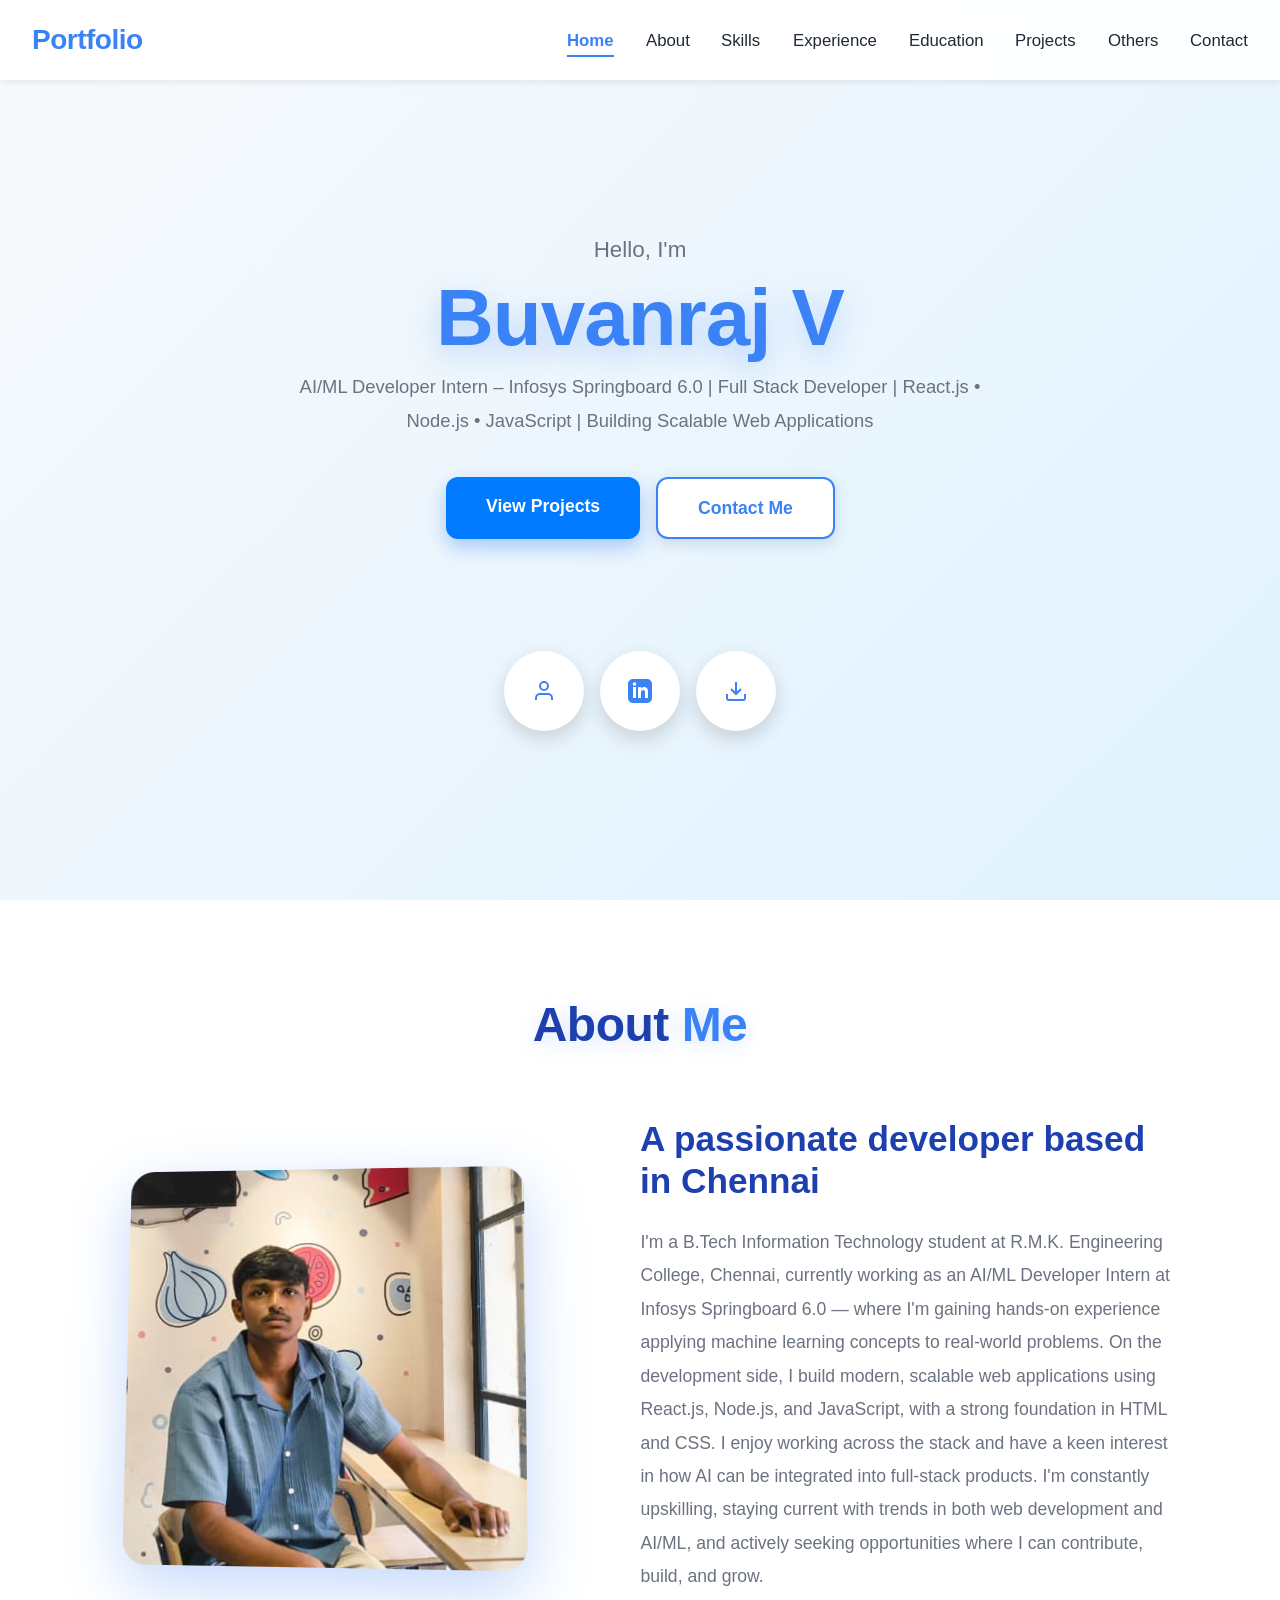
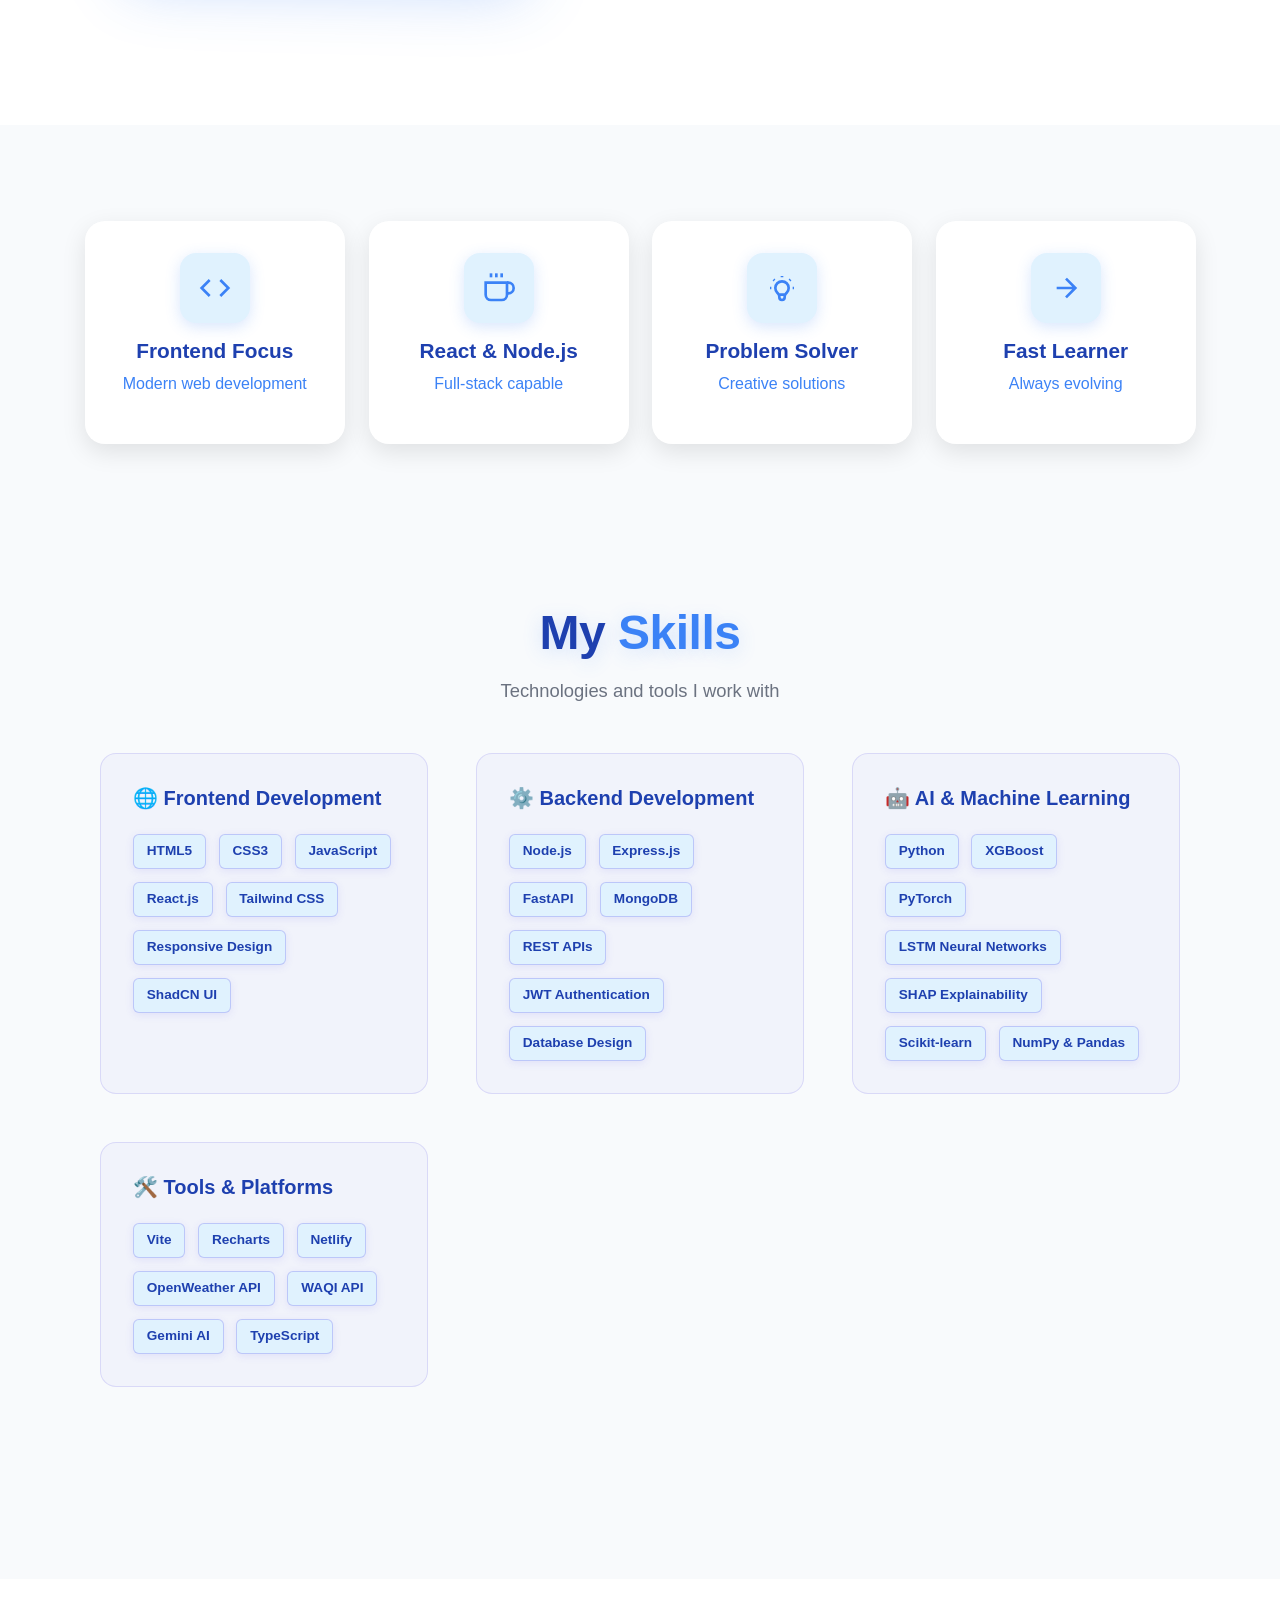
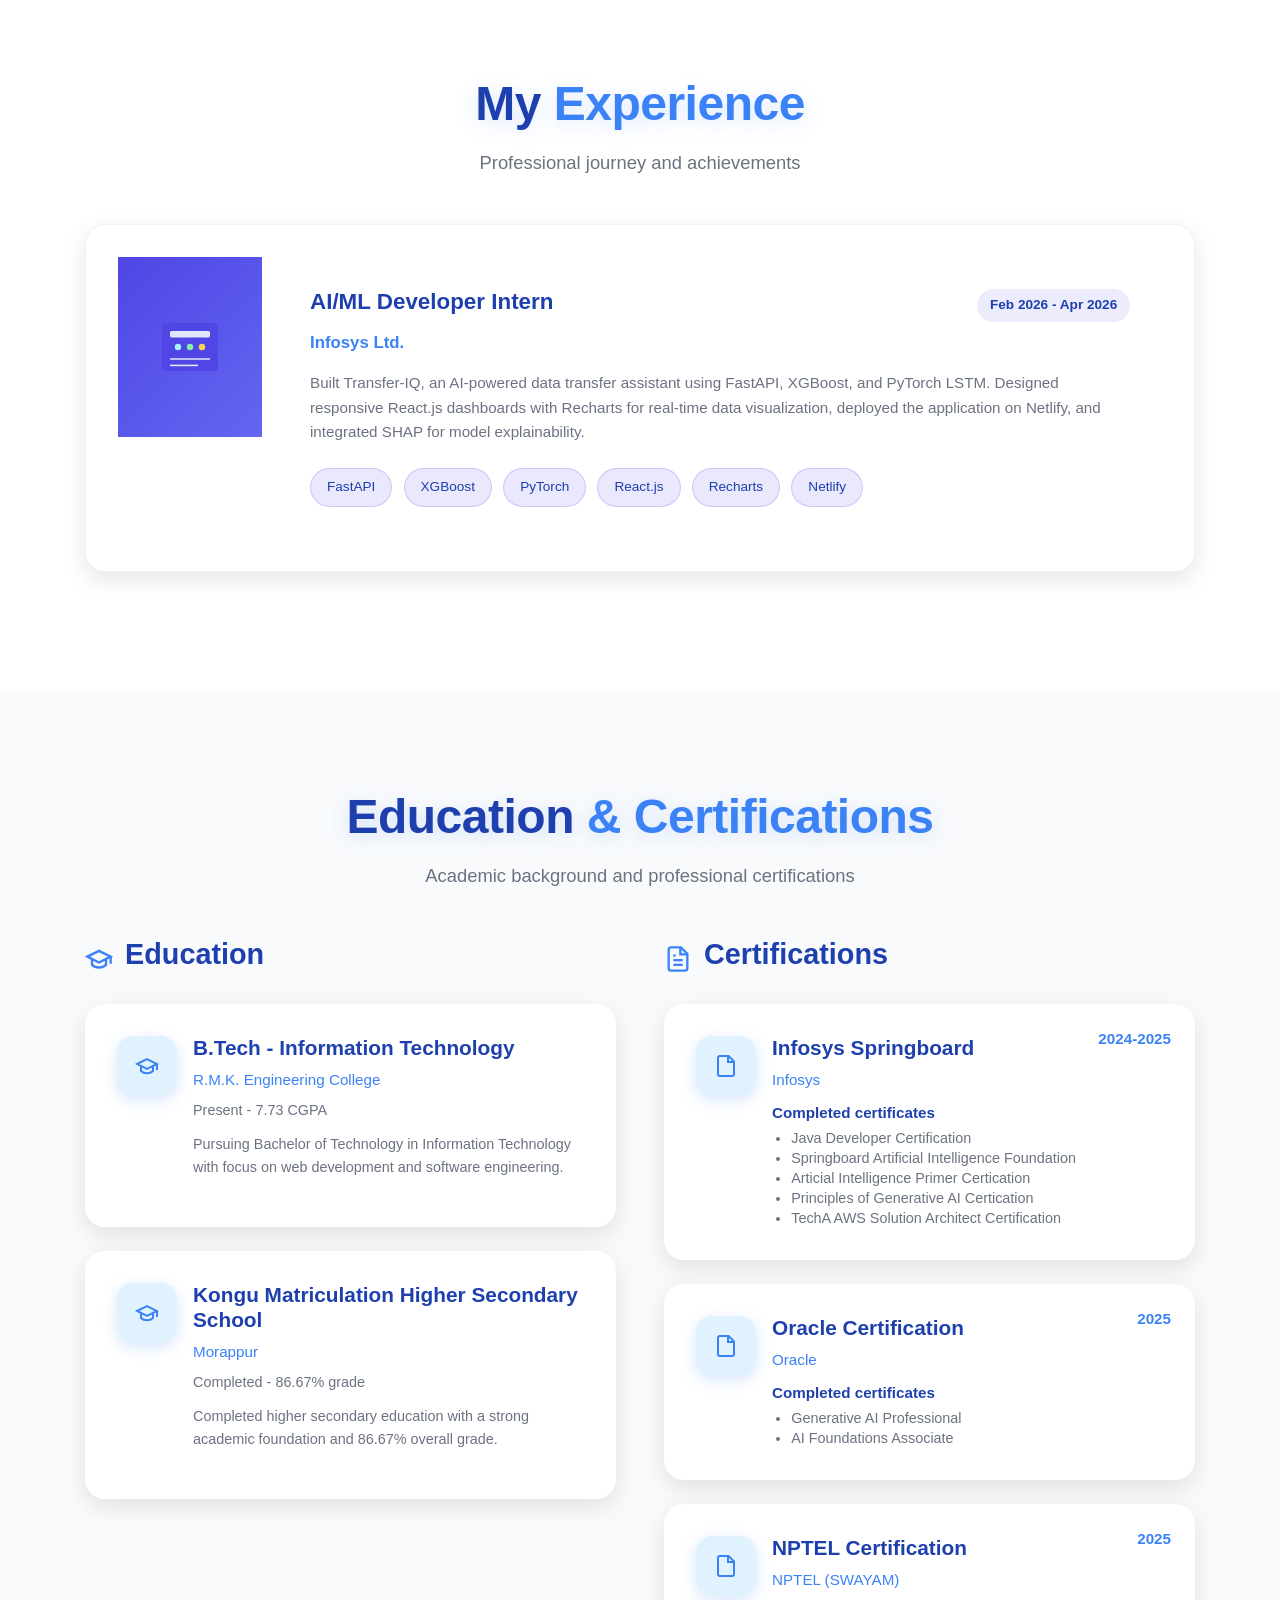
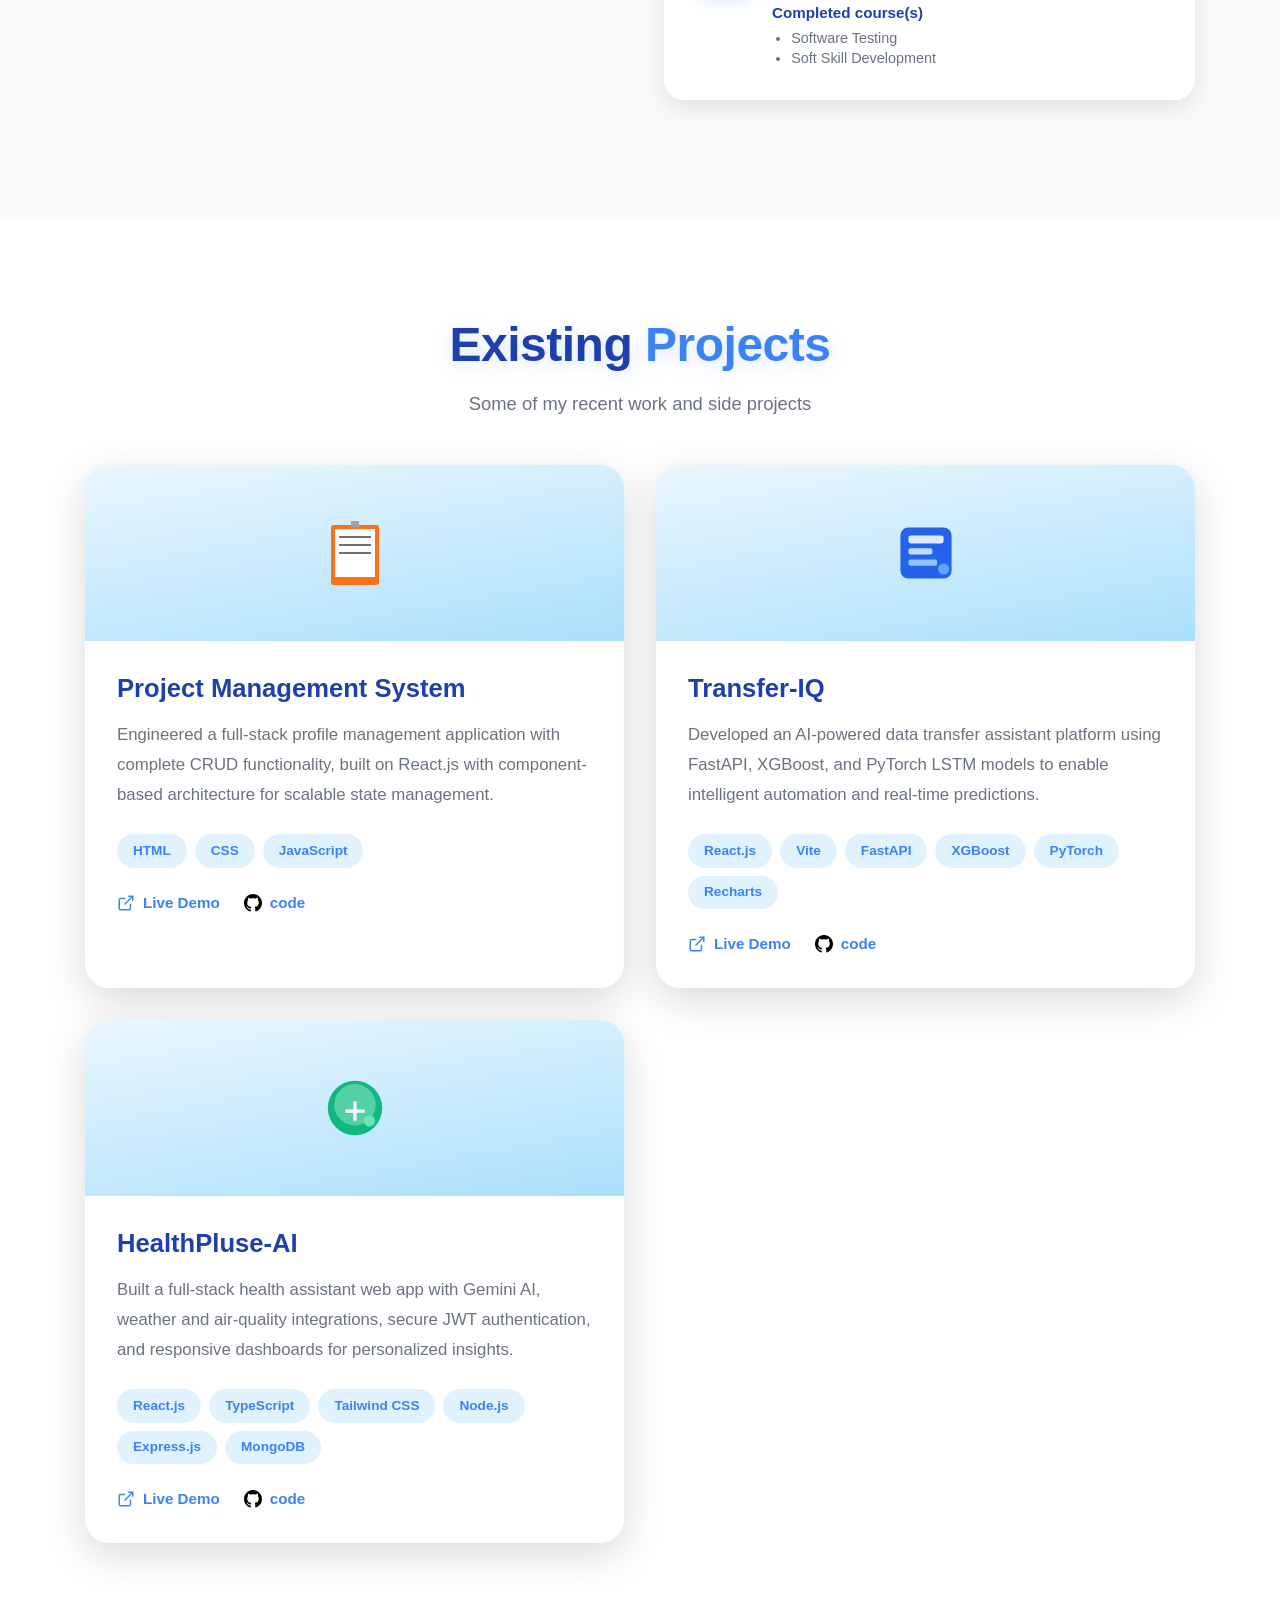
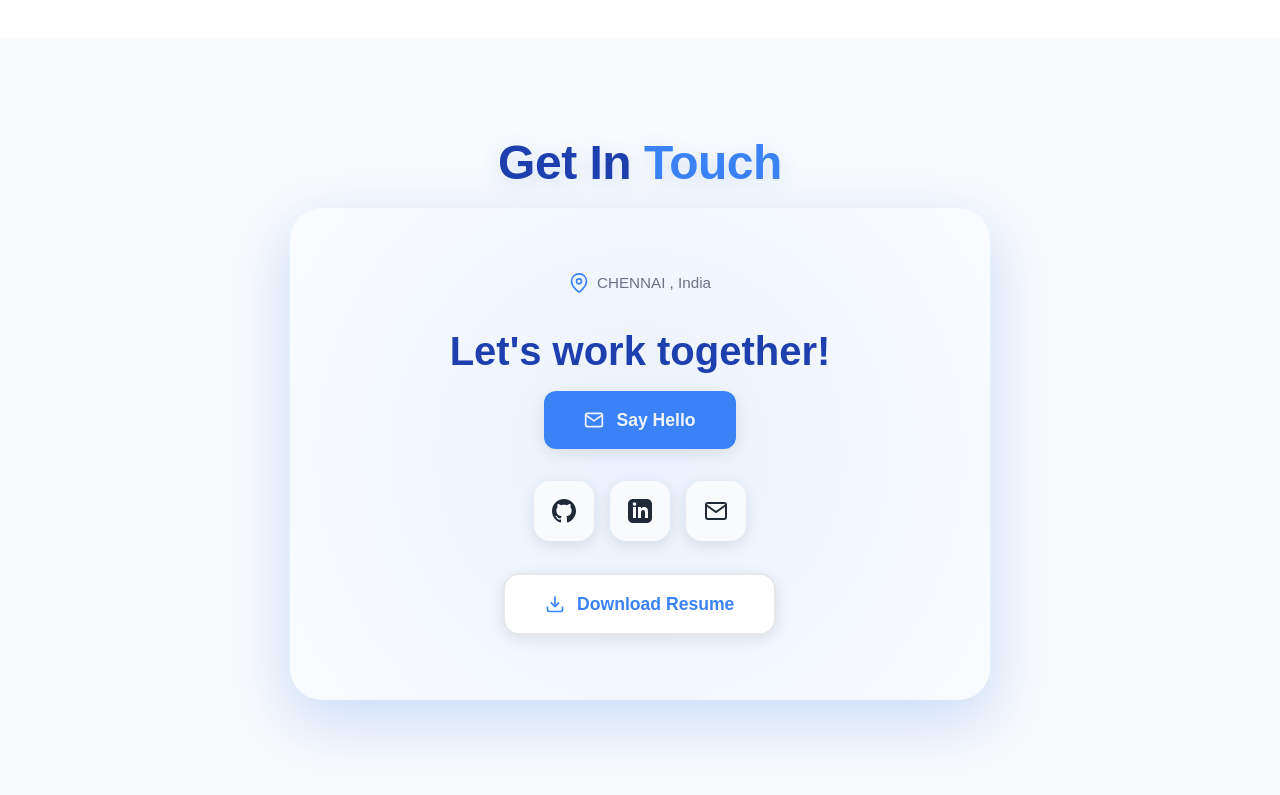
==== commit 4098f910: "Update portfolio with enhanced skills, experience, and projects sections" ====
--- a/index.html
+++ b/index.html
@@ -39,10 +39,9 @@
         <div class="hero-content">
             <p class="greeting">Hello, I'm</p>
             <h1 class="name">Buvanraj V</h1>
-            <p class="role">Frontend Developer</p>
+        
             <p class="bio">
-                Aspiring Frontend Developer | Skilled in HTML, Tailwind CSS, JavaScript, React & Node.js |
-                Seeking Opportunities to Grow in Modern Web Development
+               AI/ML Developer Intern – Infosys Springboard 6.0 | Full Stack Developer | React.js • Node.js • JavaScript | Building Scalable Web Applications
             </p>
             <div class="hero-buttons">
                 <a href="#projects" class="btn-primary">View Projects</a>
@@ -82,7 +81,7 @@
             <h2 class="section-title">
                 <span class="title-part-1">About</span> <span class="title-part-2">Me</span>
             </h2>
-            <p class="section-subtitle">Get to know more about my journey and what drives me</p>
+            
 
             <div class="about-content">
                 <div class="about-illustration">
@@ -105,19 +104,14 @@
                 <div class="about-text">
                     <h3 class="about-heading">A passionate developer based in Chennai</h3>
                     <p class="about-paragraph">
-                        I'm an aspiring Frontend Developer with a strong foundation in HTML, CSS, JavaScript, React, and
-                        Node.js.
-                        Currently pursuing B.Tech in Information Technology at R.M.K. Engineering College.
+                        I'm a B.Tech Information Technology student at R.M.K. Engineering College, Chennai, currently working as an AI/ML Developer Intern at Infosys Springboard 6.0 — where I'm gaining hands-on experience applying machine learning concepts to real-world problems.
+
+On the development side, I build modern, scalable web applications using React.js, Node.js, and JavaScript, with a strong foundation in HTML and CSS. I enjoy working across the stack and have a keen interest in how AI can be integrated into full-stack products.
+
+I'm constantly upskilling, staying current with trends in both web development and AI/ML, and actively seeking opportunities where I can contribute, build, and grow.
                     </p>
-                    <p class="about-paragraph">
-                        I'm passionate about building modern, responsive web applications and constantly learning new
-                        technologies
-                        to stay up-to-date with the latest trends in web development.
-                    </p>
-                    <p class="about-paragraph">
-                        Seeking opportunities to grow and contribute to innovative projects while expanding my skills in
-                        modern web development.
-                    </p>
+                    
+                
                 </div>
             </div>
         </div>
@@ -187,164 +181,63 @@
                     </h2>
                     <p class="section-subtitle">Technologies and tools I work with</p>
 
-                    <!-- TOGGLE BUTTONS -->
-                    <div class="skills-toggle">
-                        <button class="toggle-btn active" data-category="frontend">Frontend</button>
-                        <button class="toggle-btn" data-category="backend">Backend</button>
-                    </div>
-
-                    <!-- SKILLS GRID -->
-                    <div class="skills-grid">
-
+                    <!-- SKILLS TAG CLOUD -->
+                    <div class="skills-container">
                         <!-- FRONTEND SKILLS -->
-                        <div class="skill-card frontend html-skill">
-                            <div class="skill-header">
-                                <div class="skill-title-wrapper">
-                                    <span class="skill-icon">🌐</span>
-                                    <h3>HTML</h3>
-                                </div>
-                                <span class="skill-percent">90%</span>
+                        <div class="skills-category frontend">
+                            <h3 class="category-title">🌐 Frontend Development</h3>
+                            <div class="skills-tags">
+                                <span class="skill-tag">HTML5</span>
+                                <span class="skill-tag">CSS3</span>
+                                <span class="skill-tag">JavaScript</span>
+                                <span class="skill-tag">React.js</span>
+                                <span class="skill-tag">Tailwind CSS</span>
+                                <span class="skill-tag">Responsive Design</span>
+                                <span class="skill-tag">ShadCN UI</span>
                             </div>
-                            <div class="progress">
-                                <div style="width:90%"></div>
+                        </div>
+
+                        <!-- BACKEND SKILLS -->
+                        <div class="skills-category backend">
+                            <h3 class="category-title">⚙️ Backend Development</h3>
+                            <div class="skills-tags">
+                                <span class="skill-tag">Node.js</span>
+                                <span class="skill-tag">Express.js</span>
+                                <span class="skill-tag">FastAPI</span>
+                                <span class="skill-tag">MongoDB</span>
+                                <span class="skill-tag">REST APIs</span>
+                                <span class="skill-tag">JWT Authentication</span>
+                                <span class="skill-tag">Database Design</span>
                             </div>
                         </div>
 
-                        <div class="skill-card frontend css-skill">
-                            <div class="skill-header">
-                                <div class="skill-title-wrapper">
-                                    <span class="skill-icon">🎨</span>
-                                    <h3>CSS</h3>
-                                </div>
-                                <span class="skill-percent">80%</span>
+                        <!-- AI/ML SKILLS -->
+                        <div class="skills-category aiml">
+                            <h3 class="category-title">🤖 AI & Machine Learning</h3>
+                            <div class="skills-tags">
+                                <span class="skill-tag">Python</span>
+                                <span class="skill-tag">XGBoost</span>
+                                <span class="skill-tag">PyTorch</span>
+                                <span class="skill-tag">LSTM Neural Networks</span>
+                                <span class="skill-tag">SHAP Explainability</span>
+                                <span class="skill-tag">Scikit-learn</span>
+                                <span class="skill-tag">NumPy & Pandas</span>
                             </div>
-                            <div class="progress">
-                                <div style="width:80%"></div>
+                        </div>
+
+                        <!-- TOOLS & PLATFORMS -->
+                        <div class="skills-category tools">
+                            <h3 class="category-title">🛠️ Tools & Platforms</h3>
+                            <div class="skills-tags">
+                                <span class="skill-tag">Vite</span>
+                                <span class="skill-tag">Recharts</span>
+                                <span class="skill-tag">Netlify</span>
+                                <span class="skill-tag">OpenWeather API</span>
+                                <span class="skill-tag">WAQI API</span>
+                                <span class="skill-tag">Gemini AI</span>
+                                <span class="skill-tag">TypeScript</span>
                             </div>
                         </div>
-
-                        <div class="skill-card frontend js-skill">
-                            <div class="skill-header">
-                                <div class="skill-title-wrapper">
-                                    <span class="skill-icon">⚡</span>
-                                    <h3>JavaScript</h3>
-                                </div>
-                                <span class="skill-percent">80%</span>
-                            </div>
-                            <div class="progress">
-                                <div style="width:80%"></div>
-                            </div>
-                        </div>
-
-                        <div class="skill-card frontend react-skill">
-                            <div class="skill-header">
-                                <div class="skill-title-wrapper">
-                                    <span class="skill-icon">⚛️</span>
-                                    <h3>React</h3>
-                                </div>
-                                <span class="skill-percent">80%</span>
-                            </div>
-                            <div class="progress">
-                                <div style="width:80%"></div>
-                            </div>
-                        </div>
-
-                        <div class="skill-card frontend tailwind-skill">
-                            <div class="skill-header">
-                                <div class="skill-title-wrapper">
-                                    <span class="skill-icon">💨</span>
-                                    <h3>Tailwind CSS</h3>
-                                </div>
-                                <span class="skill-percent">75%</span>
-                            </div>
-                            <div class="progress">
-                                <div style="width:75%"></div>
-                            </div>
-                        </div>
-
-                        <!-- BACKEND SKILLS -->
-                        <div class="skill-card backend nodejs-skill hidden">
-                            <div class="skill-header">
-                                <div class="skill-title-wrapper">
-                                    <span class="skill-icon">🟢</span>
-                                    <h3>Node.js</h3>
-                                </div>
-                                <span class="skill-percent">5%</span>
-                            </div>
-                            <div class="progress">
-                                <div style="width:5%"></div>
-                            </div>
-                        </div>
-
-                        <div class="skill-card backend express-skill hidden">
-                            <div class="skill-header">
-                                <div class="skill-title-wrapper">
-                                    <span class="skill-icon">🚀</span>
-                                    <h3>Express.js</h3>
-                                </div>
-                                <span class="skill-percent">5%</span>
-                            </div>
-                            <div class="progress">
-                                <div style="width:5%"></div>
-                            </div>
-                        </div>
-
-                        <div class="skill-card backend mongodb-skill hidden">
-                            <div class="skill-header">
-                                <div class="skill-title-wrapper">
-                                    <span class="skill-icon">🍃</span>
-                                    <h3>MongoDB</h3>
-                                </div>
-                                <span class="skill-percent">10%</span>
-                            </div>
-                            <div class="progress">
-                                <div style="width:10%"></div>
-                            </div>
-                        </div>
-
-                        <div class="skill-card backend restapi-skill hidden">
-                            <div class="skill-header">
-                                <div class="skill-title-wrapper">
-                                    <span class="skill-icon">🔁</span>
-                                    <h3>REST API</h3>
-                                </div>
-                                <span class="skill-percent">5%</span>
-                            </div>
-                            <div class="progress">
-                                <div style="width:5%"></div>
-                            </div>
-                        </div>
-
-                        <div class="skill-card backend jwt-skill hidden">
-                            <div class="skill-header">
-                                <div class="skill-title-wrapper">
-                                    <span class="skill-icon">🔐</span>
-                                    <h3>JWT Auth</h3>
-                                </div>
-                                <span class="skill-percent">5%</span>
-                            </div>
-                            <div class="progress">
-                                <div style="width:5%"></div>
-                            </div>
-                        </div>
-
-                    </div>
-
-                    <!-- 🔽 LANGUAGE ICONS AT BOTTOM -->
-                    <div class="tech-icons frontend-icons">
-                        <span>🌐 HTML</span>
-                        <span>🎨 CSS</span>
-                        <span>⚡ JavaScript</span>
-                        <span>⚛️ React</span>
-                        <span>💨 Tailwind</span>
-                    </div>
-
-                    <div class="tech-icons backend-icons hidden">
-                        <span>🟢 Node.js</span>
-                        <span>🚀 Express</span>
-                        <span>🍃 MongoDB</span>
-                        <span>🔁 REST API</span>
-                        <span>🔐 JWT</span>
                     </div>
 
                 </div>
@@ -360,8 +253,38 @@
                 <span class="title-part-1">My</span> <span class="title-part-2">Experience</span>
             </h2>
             <p class="section-subtitle">Professional journey and achievements</p>
-            <div class="experience-content">
-                <p class="no-experience">Currently seeking opportunities to start my professional journey</p>
+            <div class="experience-grid">
+                <div class="experience-card">
+                    <div class="experience-icon-area">
+                        <div class="experience-icon">
+                            <svg width="80" height="80" viewBox="0 0 100 100">
+                                <rect x="15" y="20" width="70" height="60" rx="5" fill="#4F46E5" />
+                                <rect x="25" y="30" width="50" height="8" rx="2" fill="#E0E7FF" />
+                                <circle cx="35" cy="50" r="4" fill="#A5F3FC" />
+                                <circle cx="50" cy="50" r="4" fill="#86EFAC" />
+                                <circle cx="65" cy="50" r="4" fill="#FCD34D" />
+                                <path d="M25 65h50" stroke="#E0E7FF" stroke-width="2" />
+                                <path d="M25 73h35" stroke="#E0E7FF" stroke-width="2" />
+                            </svg>
+                        </div>
+                    </div>
+                    <div class="experience-body">
+                        <div class="experience-header">
+                            <h3>AI/ML Developer Intern</h3>
+                            <span class="experience-date">Feb 2026 - Apr 2026</span>
+                        </div>
+                        <p class="company-name">Infosys Ltd.</p>
+                        <p class="experience-description">Built Transfer-IQ, an AI-powered data transfer assistant using FastAPI, XGBoost, and PyTorch LSTM. Designed responsive React.js dashboards with Recharts for real-time data visualization, deployed the application on Netlify, and integrated SHAP for model explainability.</p>
+                        <div class="experience-tags">
+                            <span class="exp-tag">FastAPI</span>
+                            <span class="exp-tag">XGBoost</span>
+                            <span class="exp-tag">PyTorch</span>
+                            <span class="exp-tag">React.js</span>
+                            <span class="exp-tag">Recharts</span>
+                            <span class="exp-tag">Netlify</span>
+                        </div>
+                    </div>
+                </div>
             </div>
         </div>
     </section>
@@ -395,7 +318,7 @@
                         <div class="card-content">
                             <h4>B.Tech - Information Technology</h4>
                             <p class="institution">R.M.K. Engineering College</p>
-                            <p class="status">Present</p>
+                            <p class="status">Present - 7.73 CGPA</p>
                             <p class="description">Pursuing Bachelor of Technology in Information Technology with focus
                                 on web development and software engineering.</p>
                         </div>
@@ -411,9 +334,9 @@
                         <div class="card-content">
                             <h4>Kongu Matriculation Higher Secondary School</h4>
                             <p class="institution">Morappur</p>
-                            <p class="status">Completed - 89.66% grade</p>
+                            <p class="status">Completed - 86.67% grade</p>
                             <p class="description">Completed higher secondary education with a strong academic
-                                foundation and 89.66% overall grade.</p>
+                                foundation and 86.67% overall grade.</p>
                         </div>
                     </div>
                 </div>
@@ -527,16 +450,16 @@
                     </div>
                     <div class="project-body">
                         <h3>Project Management System </h3>
-                        <p>A comprehensive Profile Management System webpage designed to securely store and manage
-                            important personal data.</p>
+                        <p> Engineered a full-stack profile management application with complete CRUD functionality, built on React.js with
+component-based architecture for scalable state management.
+                        </p>
                         <div class="project-tags">
                             <span class="tag">HTML</span>
                             <span class="tag">CSS</span>
                             <span class="tag">JavaScript</span>
                         </div>
                         <div class="project-links">
-                            <a href="https://buvan-buddu.github.io/PMS/
-" class="project-link">
+                            <a href=" https://profileretriever.vercel.app/" class="project-link">
                                 <svg width="16" height="16" viewBox="0 0 24 24" fill="none" stroke="currentColor"
                                     stroke-width="2">
                                     <path d="M18 13v6a2 2 0 0 1-2 2H5a2 2 0 0 1-2-2V8a2 2 0 0 1 2-2h6"></path>
@@ -545,7 +468,96 @@
                                 </svg>
                                 Live Demo
                             </a>
-                            <a href=" https://github.com/Buvan-Buddu/PMS.git  " class="project-link">
+                            <a href="https://github.com/Buvan-Buddu/PMS" class="project-link">
+                                <svg width="16" height="16" viewBox="0 0 24 24">
+                                    <path
+                                        d="M12 0c-6.626 0-12 5.373-12 12 0 5.302 3.438 9.8 8.207 11.387.599.111.793-.261.793-.577v-2.234c-3.338.726-4.033-1.416-4.033-1.416-.546-1.387-1.333-1.756-1.333-1.756-1.089-.745.083-.729.083-.729 1.205.084 1.839 1.237 1.839 1.237 1.07 1.834 2.807 1.304 3.492.997.107-.775.418-1.305.762-1.604-2.665-.305-5.467-1.334-5.467-5.931 0-1.311.469-2.381 1.236-3.221-.124-.303-.535-1.524.117-3.176 0 0 1.008-.322 3.301 1.23.957-.266 1.983-.399 3.003-.404 1.02.005 2.047.138 3.006.404 2.291-1.552 3.297-1.23 3.297-1.23.653 1.653.242 2.874.118 3.176.77.84 1.235 1.911 1.235 3.221 0 4.609-2.807 5.624-5.479 5.921.43.372.823 1.102.823 2.222v3.293c0 .319.192.694.801.576 4.765-1.589 8.199-6.086 8.199-11.386 0-6.627-5.373-12-12-12z" />
+
+                                </svg>
+                                code
+                            </a>
+                        </div>
+                    </div>
+                </div>
+
+                <div class="project-card">
+                    <div class="project-icon-area">
+                        <div class="project-icon">
+                            <svg width="80" height="80" viewBox="0 0 100 100">
+                                <rect x="18" y="18" width="64" height="64" rx="10" fill="#2563EB" />
+                                <rect x="28" y="28" width="44" height="10" rx="3" fill="#DBEAFE" />
+                                <rect x="28" y="44" width="30" height="8" rx="3" fill="#BFDBFE" />
+                                <rect x="28" y="58" width="36" height="8" rx="3" fill="#93C5FD" />
+                                <circle cx="72" cy="70" r="7" fill="#60A5FA" />
+                            </svg>
+                        </div>
+                    </div>
+                    <div class="project-body">
+                        <h3>Transfer-IQ</h3>
+                        <p>Developed an AI-powered data transfer assistant platform using FastAPI, XGBoost, and PyTorch LSTM models to enable intelligent automation and real-time predictions.</p>
+                        <div class="project-tags">
+                            <span class="tag">React.js</span>
+                            <span class="tag">Vite</span>
+                            <span class="tag">FastAPI</span>
+                            <span class="tag">XGBoost</span>
+                            <span class="tag">PyTorch</span>
+                            <span class="tag">Recharts</span>
+                        </div>
+                        <div class="project-links">
+                            <a href=" https://transfer-iq-infosys.onrender.com/" class="project-link">
+                                <svg width="16" height="16" viewBox="0 0 24 24" fill="none" stroke="currentColor"
+                                    stroke-width="2">
+                                    <path d="M18 13v6a2 2 0 0 1-2 2H5a2 2 0 0 1-2-2V8a2 2 0 0 1 2-2h6"></path>
+                                    <polyline points="15 3 21 3 21 9"></polyline>
+                                    <line x1="10" y1="14" x2="21" y2="3"></line>
+                                </svg>
+                                Live Demo
+                            </a>
+                            <a href="https://github.com/Buvan-Buddu/Transfer-IQ" class="project-link">
+                                <svg width="16" height="16" viewBox="0 0 24 24">
+                                    <path
+                                        d="M12 0c-6.626 0-12 5.373-12 12 0 5.302 3.438 9.8 8.207 11.387.599.111.793-.261.793-.577v-2.234c-3.338.726-4.033-1.416-4.033-1.416-.546-1.387-1.333-1.756-1.333-1.756-1.089-.745.083-.729.083-.729 1.205.084 1.839 1.237 1.839 1.237 1.07 1.834 2.807 1.304 3.492.997.107-.775.418-1.305.762-1.604-2.665-.305-5.467-1.334-5.467-5.931 0-1.311.469-2.381 1.236-3.221-.124-.303-.535-1.524.117-3.176 0 0 1.008-.322 3.301 1.23.957-.266 1.983-.399 3.003-.404 1.02.005 2.047.138 3.006.404 2.291-1.552 3.297-1.23 3.297-1.23.653 1.653.242 2.874.118 3.176.77.84 1.235 1.911 1.235 3.221 0 4.609-2.807 5.624-5.479 5.921.43.372.823 1.102.823 2.222v3.293c0 .319.192.694.801.576 4.765-1.589 8.199-6.086 8.199-11.386 0-6.627-5.373-12-12-12z" />
+
+                                </svg>
+                                code
+                            </a>
+                        </div>
+                    </div>
+                </div>
+
+                <div class="project-card">
+                    <div class="project-icon-area">
+                        <div class="project-icon">
+                            <svg width="80" height="80" viewBox="0 0 100 100">
+                                <circle cx="50" cy="50" r="34" fill="#10B981" />
+                                <path d="M50 20c14 0 26 12 26 26S64 72 50 72 24 60 24 46 36 20 50 20Z" fill="#D1FAE5" opacity="0.35" />
+                                <path d="M38 52h10V42h4v10h10v4H52v10h-4V56H38z" fill="#FFFFFF" />
+                                <circle cx="68" cy="66" r="7" fill="#6EE7B7" />
+                            </svg>
+                        </div>
+                    </div>
+                    <div class="project-body">
+                        <h3>HealthPluse-AI</h3>
+                        <p>Built a full-stack health assistant web app with Gemini AI, weather and air-quality integrations, secure JWT authentication, and responsive dashboards for personalized insights.</p>
+                        <div class="project-tags">
+                            <span class="tag">React.js</span>
+                            <span class="tag">TypeScript</span>
+                            <span class="tag">Tailwind CSS</span>
+                            <span class="tag">Node.js</span>
+                            <span class="tag">Express.js</span>
+                            <span class="tag">MongoDB</span>
+                        </div>
+                       <div class="project-links">
+                            <a href=" https://healthpluse-ai.netlify.app/" class="project-link">
+                                <svg width="16" height="16" viewBox="0 0 24 24" fill="none" stroke="currentColor"
+                                    stroke-width="2">
+                                    <path d="M18 13v6a2 2 0 0 1-2 2H5a2 2 0 0 1-2-2V8a2 2 0 0 1 2-2h6"></path>
+                                    <polyline points="15 3 21 3 21 9"></polyline>
+                                    <line x1="10" y1="14" x2="21" y2="3"></line>
+                                </svg>
+                                Live Demo
+                            </a>
+                            <a href="https://github.com/akash14102006/Health-pulse-AI" class="project-link">
                                 <svg width="16" height="16" viewBox="0 0 24 24">
                                     <path
                                         d="M12 0c-6.626 0-12 5.373-12 12 0 5.302 3.438 9.8 8.207 11.387.599.111.793-.261.793-.577v-2.234c-3.338.726-4.033-1.416-4.033-1.416-.546-1.387-1.333-1.756-1.333-1.756-1.089-.745.083-.729.083-.729 1.205.084 1.839 1.237 1.839 1.237 1.07 1.834 2.807 1.304 3.492.997.107-.775.418-1.305.762-1.604-2.665-.305-5.467-1.334-5.467-5.931 0-1.311.469-2.381 1.236-3.221-.124-.303-.535-1.524.117-3.176 0 0 1.008-.322 3.301 1.23.957-.266 1.983-.399 3.003-.404 1.02.005 2.047.138 3.006.404 2.291-1.552 3.297-1.23 3.297-1.23.653 1.653.242 2.874.118 3.176.77.84 1.235 1.911 1.235 3.221 0 4.609-2.807 5.624-5.479 5.921.43.372.823 1.102.823 2.222v3.293c0 .319.192.694.801.576 4.765-1.589 8.199-6.086 8.199-11.386 0-6.627-5.373-12-12-12z" />
@@ -568,8 +580,7 @@
             <h2 class="section-title">
                 <span class="title-part-1">Get In</span> <span class="title-part-2">Touch</span>
             </h2>
-            <p class="section-subtitle">Let’s connect! or just a quick hello.</p>
-
+           
             <div class="contact-card">
                 <div class="contact-location">
                     <svg width="20" height="20" viewBox="0 0 24 24" fill="none" stroke="currentColor" stroke-width="2">
@@ -580,9 +591,7 @@
                 </div>
 
                 <h3 class="contact-heading">Let's work together!</h3>
-                <p class="contact-text">I'm always open to discussing new projects, creative ideas, or opportunities to
-                    be part of your vision.</p>
-
+               
                 <button class="btn-say-hello" id="openContactModal">
                     <svg width="20" height="20" viewBox="0 0 24 24" fill="none" stroke="currentColor" stroke-width="2">
                         <path d="M4 4h16c1.1 0 2 .9 2 2v12c0 1.1-.9 2-2 2H4c-1.1 0-2-.9-2-2V6c0-1.1.9-2 2-2z"></path>
@@ -613,7 +622,7 @@
                         </svg>
                     </a>
                 </div>
-                <a href="R1PDF.pdf" download class="contact-download-resume">
+                <a href="BUVANRAJ-FINAL-26.pdf" download class="contact-download-resume">
                     <button class="btn-download-resume">
                         <svg width="20" height="20" viewBox="0 0 24 24" fill="none" stroke="currentColor"
                             stroke-width="2">
--- a/style.css
+++ b/style.css
@@ -5,52 +5,131 @@
    .skills-toggle {
     display: flex;
     justify-content: center;
-    gap: 15px;
-    margin-bottom: 30px;
+    gap: 12px;
+    margin-bottom: 3rem;
+    flex-wrap: wrap;
 }
 
 .toggle-btn {
-    padding: 10px 25px;
+    padding: 10px 24px;
     border-radius: 25px;
-    border: 1px solid #6366f1;
+    border: 2px solid #4F46E5;
     background: transparent;
-    color: #fff;
+    color: var(--blue-dark);
     cursor: pointer;
     font-weight: 600;
+    font-size: 0.95rem;
+    transition: all 0.3s ease;
+    position: relative;
+    overflow: hidden;
+}
+
+.toggle-btn::before {
+    content: '';
+    position: absolute;
+    top: 0;
+    left: 0;
+    width: 0;
+    height: 100%;
+    background: #4F46E5;
+    z-index: -1;
+    transition: width 0.3s ease;
+}
+
+.toggle-btn:hover {
+    color: #fff;
+}
+
+.toggle-btn:hover::before {
+    width: 100%;
 }
 
 .toggle-btn.active {
-    background: #6366f1;
-}
-
-.skills-grid {
+    background: #4F46E5;
+    color: #fff;
+    box-shadow: 0 8px 20px rgba(79, 70, 229, 0.3);
+}
+
+.skills-container {
+    margin-top: 2rem;
     display: grid;
-    grid-template-columns: repeat(auto-fit, minmax(250px, 1fr));
-    gap: 20px;
-}
-
-.skill-card {
-    background: rgba(255,255,255,0.05);
-    padding: 20px;
-    border-radius: 12px;
-}
-
-.skill-card h3 {
-    display: flex;
-    justify-content: space-between;
-    margin-bottom: 10px;
-}
-
-.progress {
-    height: 8px;
-    background: rgba(255,255,255,0.2);
-    border-radius: 10px;
-    overflow: hidden;
-}
-
-.progress div {
-    height: 100%;
-    background: #6366f1;
+    grid-template-columns: repeat(auto-fit, minmax(280px, 1fr));
+    gap: 3rem;
+}
+
+.skills-category {
+    opacity: 1;
+    animation: slideInUp 0.5s ease-out;
+    background: rgba(79, 70, 229, 0.04);
+    padding: 2rem;
+    border-radius: 16px;
+    border: 1px solid rgba(79, 70, 229, 0.15);
+    transition: all 0.3s ease;
+}
+
+.skills-category:hover {
+    background: rgba(79, 70, 229, 0.08);
+    border-color: rgba(79, 70, 229, 0.25);
+    transform: translateY(-5px);
+    box-shadow: 0 12px 30px rgba(79, 70, 229, 0.15);
+}
+
+.category-title {
+    font-size: 1.25rem;
+    font-weight: 700;
+    color: var(--blue-dark);
+    margin-bottom: 1.5rem;
+    display: flex;
+    align-items: center;
+    gap: 0.75rem;
+}
+
+.skills-tags {
+    display: flex;
+    flex-wrap: wrap;
+    gap: 0.8rem;
+}
+
+.skill-tag {
+    display: inline-block;
+    background: linear-gradient(135deg, rgba(79, 70, 229, 0.12), rgba(99, 102, 241, 0.08));
+    color: var(--blue-dark);
+    padding: 0.6rem 1rem;
+    border-radius: 22px;
+    font-size: 0.9rem;
+    font-weight: 500;
+    border: 1px solid rgba(79, 70, 229, 0.25);
+    transition: all 0.3s cubic-bezier(0.23, 1, 0.32, 1);
+    cursor: default;
+    transform: translateY(0);
+    box-shadow: 0 2px 8px rgba(79, 70, 229, 0.1);
+}
+
+.skill-tag:hover {
+    background: linear-gradient(135deg, rgba(79, 70, 229, 0.2), rgba(99, 102, 241, 0.15));
+    border-color: rgba(79, 70, 229, 0.4);
+    transform: translateY(-3px);
+    box-shadow: 0 6px 16px rgba(79, 70, 229, 0.2);
+}
+
+@keyframes slideInUp {
+    from {
+        opacity: 0;
+        transform: translateY(20px);
+    }
+    to {
+        opacity: 1;
+        transform: translateY(0);
+    }
+}
+
+@keyframes fadeIn {
+    from {
+        opacity: 0;
+    }
+    to {
+        opacity: 1;
+    }
 }
 
 .tech-icons {
@@ -1176,9 +1255,137 @@
     background: var(--white);
 }
 
-.experience-content {
-    text-align: center;
-    padding: 3rem 0;
+.experience-grid {
+    display: grid;
+    grid-template-columns: repeat(auto-fit, minmax(380px, 1fr));
+    gap: 2.5rem;
+    margin-top: 3rem;
+}
+
+.experience-card {
+    background: var(--white);
+    border-radius: 16px;
+    overflow: hidden;
+    box-shadow: 0 8px 25px rgba(0, 0, 0, 0.1);
+    transition: all 0.4s ease;
+    transform: perspective(1000px) translateZ(0);
+    position: relative;
+    border: 1px solid rgba(59, 130, 246, 0.1);
+}
+
+.experience-card::before {
+    content: '';
+    position: absolute;
+    top: 0;
+    left: 0;
+    right: 0;
+    bottom: 0;
+    background: linear-gradient(135deg, rgba(79, 70, 229, 0.05) 0%, transparent 100%);
+    opacity: 0;
+    transition: opacity 0.4s ease;
+    pointer-events: none;
+}
+
+.experience-card:hover::before {
+    opacity: 1;
+}
+
+.experience-card:hover {
+    transform: perspective(1000px) translateZ(25px) translateY(-8px) rotateX(3deg);
+    box-shadow: 0 20px 50px rgba(79, 70, 229, 0.25);
+}
+
+.experience-icon-area {
+    background: linear-gradient(135deg, #4F46E5 0%, #6366F1 100%);
+    padding: 2.5rem 2rem;
+    display: flex;
+    align-items: center;
+    justify-content: center;
+    min-height: 180px;
+}
+
+.experience-icon {
+    width: 100%;
+    height: 100%;
+    display: flex;
+    align-items: center;
+    justify-content: center;
+    transform: perspective(1000px) translateZ(0);
+    transition: transform 0.4s ease;
+}
+
+.experience-card:hover .experience-icon {
+    transform: perspective(1000px) translateZ(15px) scale(1.08);
+}
+
+.experience-body {
+    padding: 2rem;
+    position: relative;
+    z-index: 1;
+}
+
+.experience-header {
+    display: flex;
+    justify-content: space-between;
+    align-items: flex-start;
+    gap: 1rem;
+    margin-bottom: 0.5rem;
+}
+
+.experience-header h3 {
+    font-size: 1.4rem;
+    font-weight: 700;
+    color: var(--blue-dark);
+    margin: 0;
+}
+
+.experience-date {
+    background: rgba(79, 70, 229, 0.1);
+    color: var(--blue-dark);
+    padding: 0.4rem 0.8rem;
+    border-radius: 20px;
+    font-size: 0.85rem;
+    font-weight: 600;
+    white-space: nowrap;
+    flex-shrink: 0;
+}
+
+.company-name {
+    color: var(--blue-medium);
+    font-size: 1.05rem;
+    font-weight: 600;
+    margin: 0.5rem 0 1rem 0;
+}
+
+.experience-description {
+    color: var(--text-gray);
+    font-size: 0.95rem;
+    line-height: 1.6;
+    margin-bottom: 1.5rem;
+}
+
+.experience-tags {
+    display: flex;
+    flex-wrap: wrap;
+    gap: 0.7rem;
+}
+
+.exp-tag {
+    display: inline-block;
+    background: rgba(79, 70, 229, 0.12);
+    color: var(--blue-dark);
+    padding: 0.5rem 1rem;
+    border-radius: 20px;
+    font-size: 0.85rem;
+    font-weight: 500;
+    border: 1px solid rgba(79, 70, 229, 0.2);
+    transition: all 0.3s ease;
+}
+
+.exp-tag:hover {
+    background: rgba(79, 70, 229, 0.2);
+    border-color: rgba(79, 70, 229, 0.4);
+    transform: translateY(-2px);
 }
 
 .no-experience {
@@ -1221,7 +1428,8 @@
 }
 
 .education-card,
-.certification-card {
+.certification-card,
+.experience-card {
     background: var(--white);
     padding: 2rem;
     border-radius: 20px;
@@ -1236,7 +1444,8 @@
 }
 
 .education-card::before,
-.certification-card::before {
+.certification-card::before,
+.experience-card::before {
     content: '';
     position: absolute;
     top: 0;
@@ -1251,17 +1460,20 @@
 }
 
 .education-card:hover::before,
-.certification-card:hover::before {
+.certification-card:hover::before,
+.experience-card:hover::before {
     opacity: 1;
 }
 
 .education-card:hover,
-.certification-card:hover {
+.certification-card:hover,
+.experience-card:hover {
     transform: perspective(1000px) translateZ(35px) translateY(-8px) rotateX(3deg);
     box-shadow: 0 20px 50px rgba(59, 130, 246, 0.3);
 }
 
-.certification-card {
+.certification-card,
+.experience-card {
     position: relative;
 }
 
@@ -1281,7 +1493,8 @@
 }
 
 .education-card:hover .card-icon,
-.certification-card:hover .card-icon {
+.certification-card:hover .card-icon,
+.experience-card:hover .card-icon {
     transform: perspective(1000px) translateZ(25px) rotateZ(10deg) scale(1.1);
 }
 
